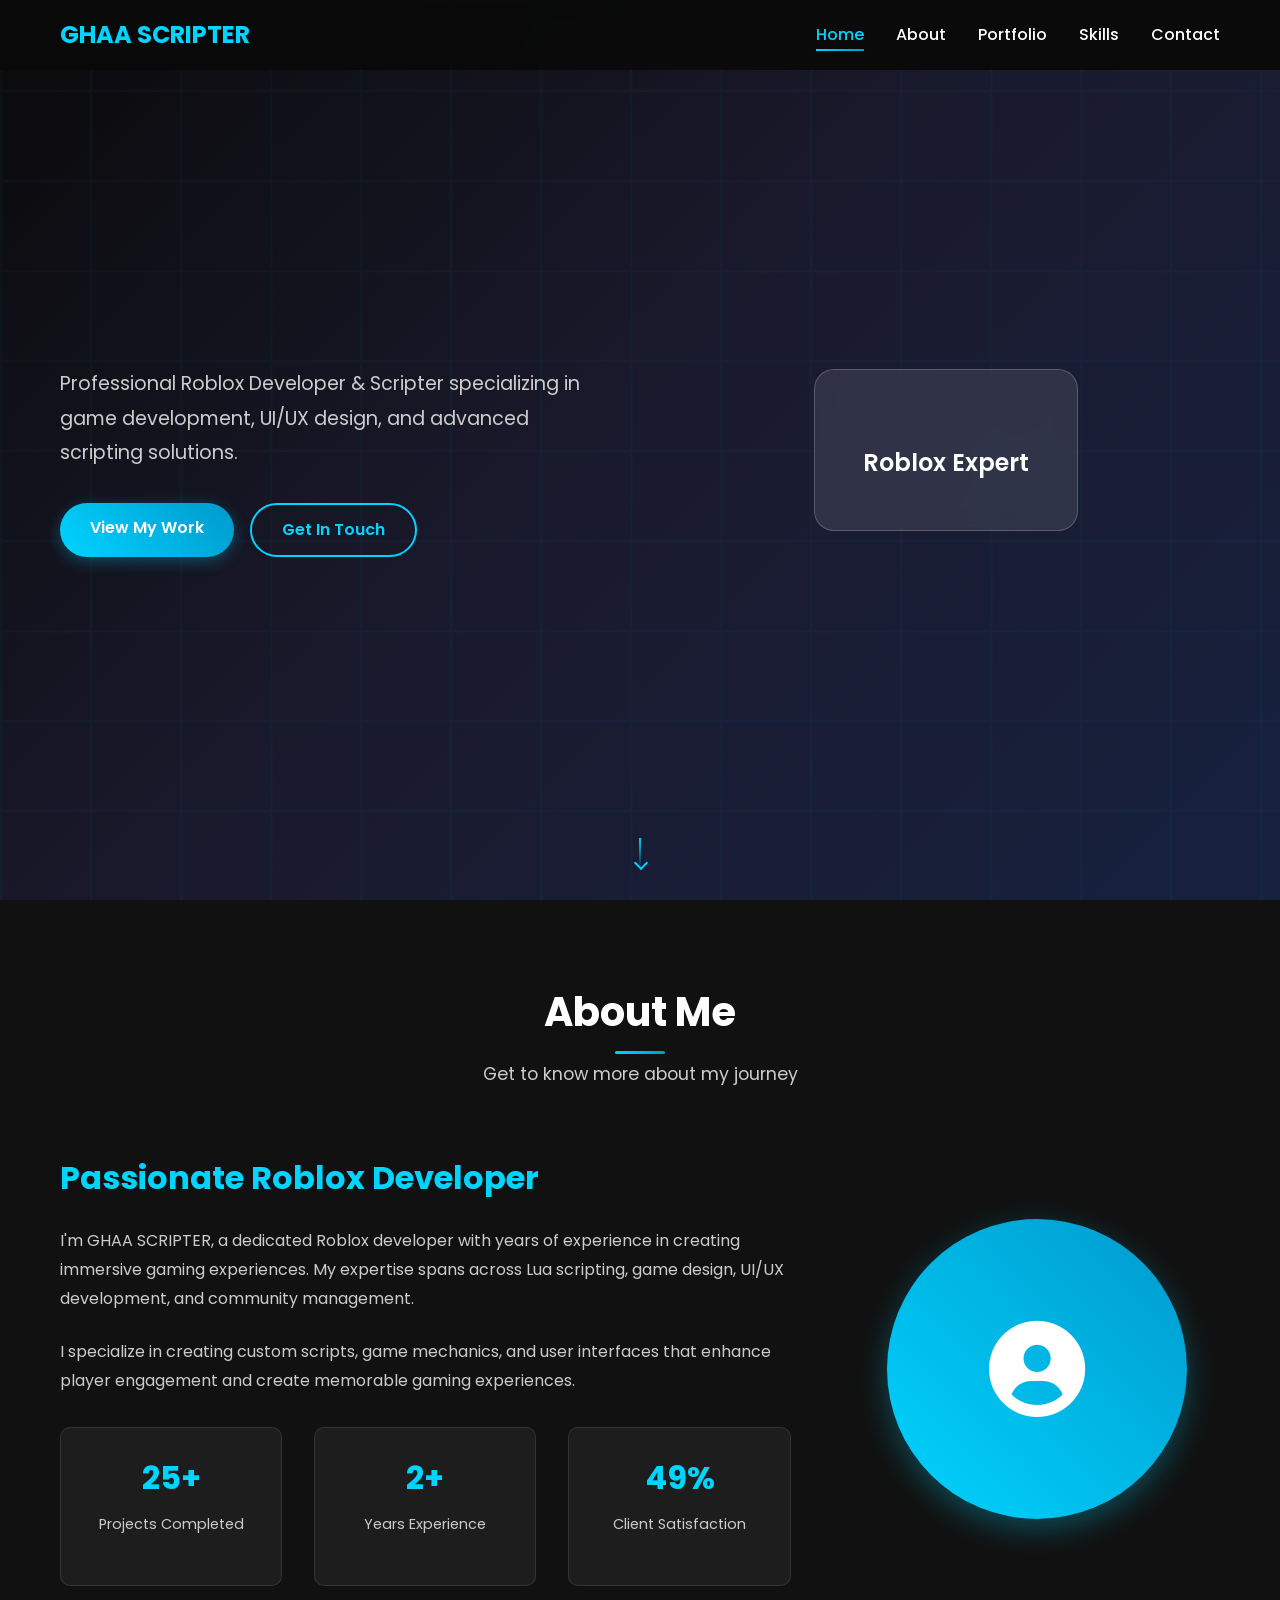
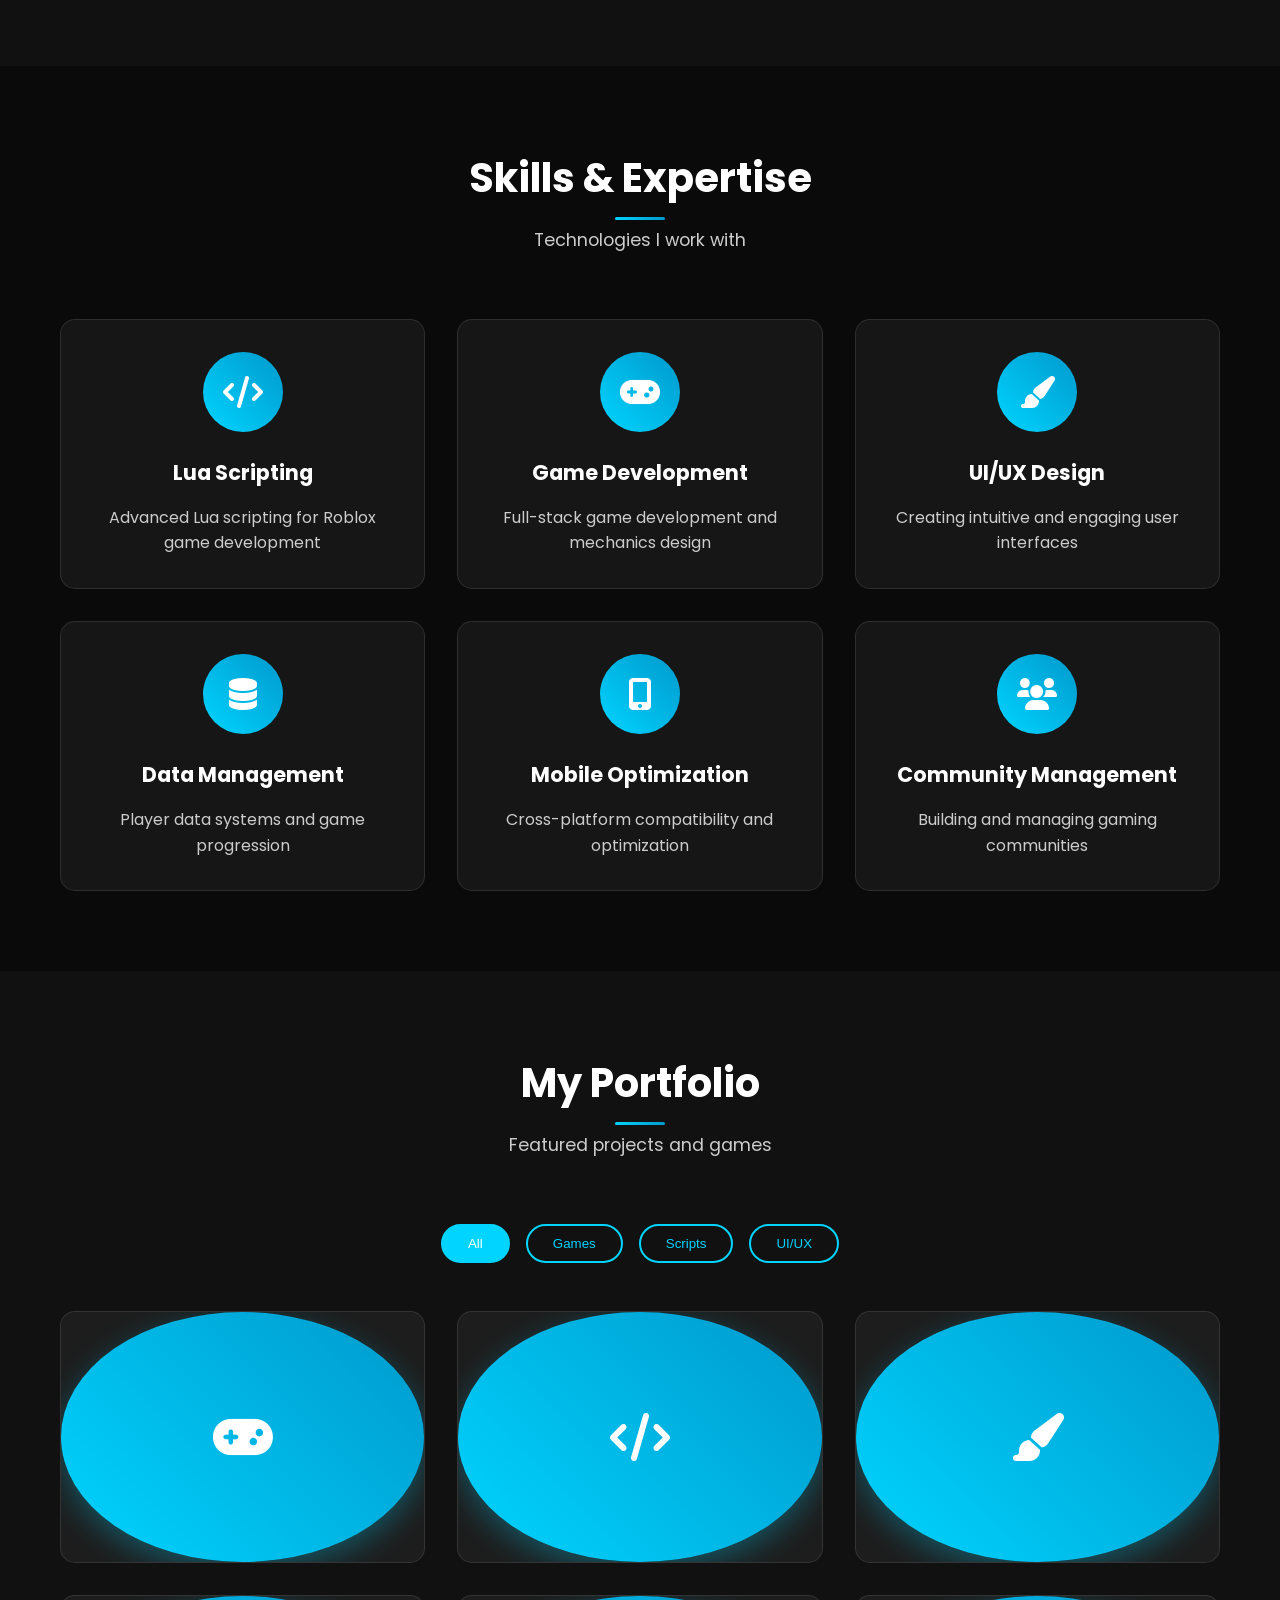
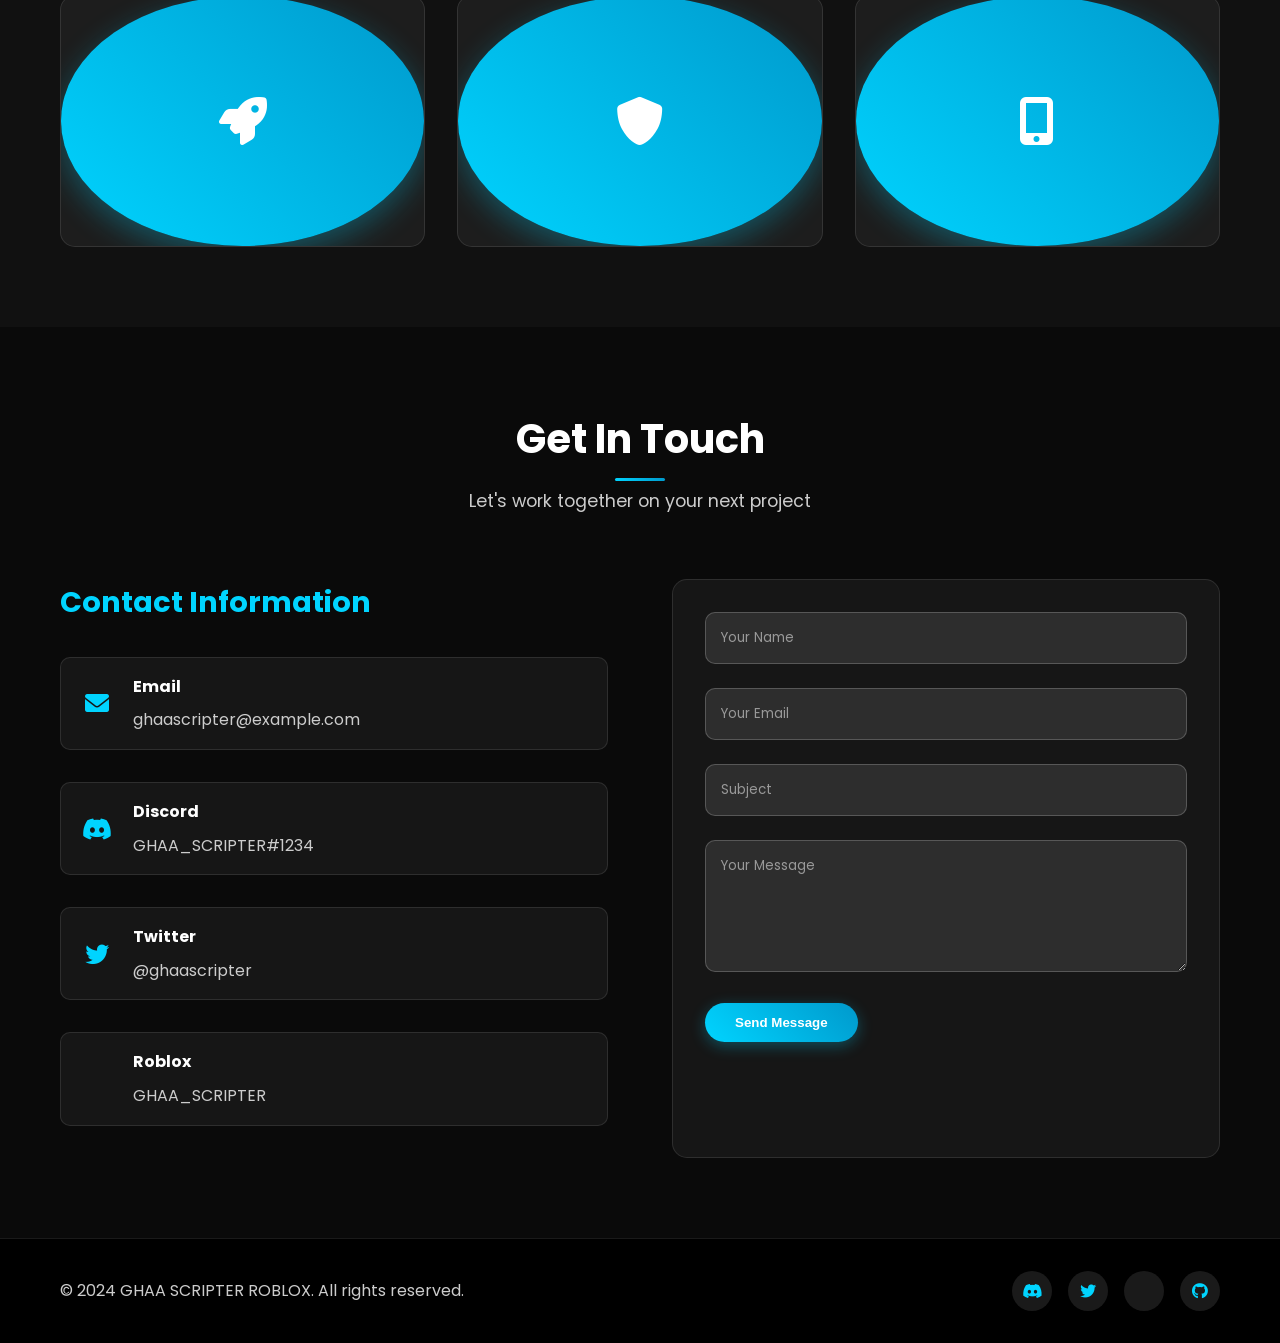
==== index.html @ 5fda8a73 "feat: Add portfolio website with responsive design Co-authored-by: arghaopm <arghaopm@gmail.com>" ====
<!DOCTYPE html>
<html lang="id">
<head>
    <meta charset="UTF-8">
    <meta name="viewport" content="width=device-width, initial-scale=1.0">
    <title>GHAA SCRIPTER ROBLOX - Portfolio</title>
    <link rel="stylesheet" href="style.css">
    <link href="https://cdnjs.cloudflare.com/ajax/libs/font-awesome/6.0.0/css/all.min.css" rel="stylesheet">
    <link href="https://fonts.googleapis.com/css2?family=Poppins:wght@300;400;500;600;700&display=swap" rel="stylesheet">
</head>
<body>
    <!-- Navigation -->
    <nav class="navbar">
        <div class="nav-container">
            <div class="nav-logo">
                <h2>GHAA SCRIPTER</h2>
            </div>
            <ul class="nav-menu">
                <li class="nav-item">
                    <a href="#home" class="nav-link">Home</a>
                </li>
                <li class="nav-item">
                    <a href="#about" class="nav-link">About</a>
                </li>
                <li class="nav-item">
                    <a href="#portfolio" class="nav-link">Portfolio</a>
                </li>
                <li class="nav-item">
                    <a href="#skills" class="nav-link">Skills</a>
                </li>
                <li class="nav-item">
                    <a href="#contact" class="nav-link">Contact</a>
                </li>
            </ul>
            <div class="hamburger">
                <span class="bar"></span>
                <span class="bar"></span>
                <span class="bar"></span>
            </div>
        </div>
    </nav>

    <!-- Hero Section -->
    <section id="home" class="hero">
        <div class="hero-container">
            <div class="hero-content">
                <h1 class="hero-title">
                    <span class="gradient-text">GHAA SCRIPTER</span>
                    <br>ROBLOX DEVELOPER
                </h1>
                <p class="hero-description">
                    Professional Roblox Developer & Scripter specializing in game development, 
                    UI/UX design, and advanced scripting solutions.
                </p>
                <div class="hero-buttons">
                    <a href="#portfolio" class="btn btn-primary">View My Work</a>
                    <a href="#contact" class="btn btn-secondary">Get In Touch</a>
                </div>
            </div>
            <div class="hero-image">
                <div class="floating-card">
                    <i class="fab fa-roblox"></i>
                    <h3>Roblox Expert</h3>
                </div>
            </div>
        </div>
        <div class="scroll-indicator">
            <div class="scroll-arrow"></div>
        </div>
    </section>

    <!-- About Section -->
    <section id="about" class="about">
        <div class="container">
            <div class="section-header">
                <h2 class="section-title">About Me</h2>
                <p class="section-subtitle">Get to know more about my journey</p>
            </div>
            <div class="about-content">
                <div class="about-text">
                    <h3>Passionate Roblox Developer</h3>
                    <p>
                        I'm GHAA SCRIPTER, a dedicated Roblox developer with years of experience 
                        in creating immersive gaming experiences. My expertise spans across Lua scripting, 
                        game design, UI/UX development, and community management.
                    </p>
                    <p>
                        I specialize in creating custom scripts, game mechanics, and user interfaces 
                        that enhance player engagement and create memorable gaming experiences.
                    </p>
                    <div class="stats">
                        <div class="stat">
                            <h4>50+</h4>
                            <p>Projects Completed</p>
                        </div>
                        <div class="stat">
                            <h4>3+</h4>
                            <p>Years Experience</p>
                        </div>
                        <div class="stat">
                            <h4>100%</h4>
                            <p>Client Satisfaction</p>
                        </div>
                    </div>
                </div>
                <div class="about-image">
                    <div class="image-placeholder">
                        <i class="fas fa-user-circle"></i>
                    </div>
                </div>
            </div>
        </div>
    </section>

    <!-- Skills Section -->
    <section id="skills" class="skills">
        <div class="container">
            <div class="section-header">
                <h2 class="section-title">Skills & Expertise</h2>
                <p class="section-subtitle">Technologies I work with</p>
            </div>
            <div class="skills-grid">
                <div class="skill-card">
                    <div class="skill-icon">
                        <i class="fas fa-code"></i>
                    </div>
                    <h3>Lua Scripting</h3>
                    <p>Advanced Lua scripting for Roblox game development</p>
                </div>
                <div class="skill-card">
                    <div class="skill-icon">
                        <i class="fas fa-gamepad"></i>
                    </div>
                    <h3>Game Development</h3>
                    <p>Full-stack game development and mechanics design</p>
                </div>
                <div class="skill-card">
                    <div class="skill-icon">
                        <i class="fas fa-paint-brush"></i>
                    </div>
                    <h3>UI/UX Design</h3>
                    <p>Creating intuitive and engaging user interfaces</p>
                </div>
                <div class="skill-card">
                    <div class="skill-icon">
                        <i class="fas fa-database"></i>
                    </div>
                    <h3>Data Management</h3>
                    <p>Player data systems and game progression</p>
                </div>
                <div class="skill-card">
                    <div class="skill-icon">
                        <i class="fas fa-mobile-alt"></i>
                    </div>
                    <h3>Mobile Optimization</h3>
                    <p>Cross-platform compatibility and optimization</p>
                </div>
                <div class="skill-card">
                    <div class="skill-icon">
                        <i class="fas fa-users"></i>
                    </div>
                    <h3>Community Management</h3>
                    <p>Building and managing gaming communities</p>
                </div>
            </div>
        </div>
    </section>

    <!-- Portfolio Section -->
    <section id="portfolio" class="portfolio">
        <div class="container">
            <div class="section-header">
                <h2 class="section-title">My Portfolio</h2>
                <p class="section-subtitle">Featured projects and games</p>
            </div>
            <div class="portfolio-filter">
                <button class="filter-btn active" data-filter="all">All</button>
                <button class="filter-btn" data-filter="games">Games</button>
                <button class="filter-btn" data-filter="scripts">Scripts</button>
                <button class="filter-btn" data-filter="ui">UI/UX</button>
            </div>
            <div class="portfolio-grid">
                <div class="portfolio-item" data-category="games">
                    <div class="portfolio-image">
                        <div class="image-placeholder">
                            <i class="fas fa-gamepad"></i>
                        </div>
                        <div class="portfolio-overlay">
                            <h3>Adventure RPG Game</h3>
                            <p>Complete RPG system with quests, inventory, and combat</p>
                            <div class="portfolio-links">
                                <a href="#" class="portfolio-link"><i class="fas fa-external-link-alt"></i></a>
                                <a href="#" class="portfolio-link"><i class="fab fa-github"></i></a>
                            </div>
                        </div>
                    </div>
                </div>
                <div class="portfolio-item" data-category="scripts">
                    <div class="portfolio-image">
                        <div class="image-placeholder">
                            <i class="fas fa-code"></i>
                        </div>
                        <div class="portfolio-overlay">
                            <h3>Advanced Combat System</h3>
                            <p>Custom combat mechanics with special abilities</p>
                            <div class="portfolio-links">
                                <a href="#" class="portfolio-link"><i class="fas fa-external-link-alt"></i></a>
                                <a href="#" class="portfolio-link"><i class="fab fa-github"></i></a>
                            </div>
                        </div>
                    </div>
                </div>
                <div class="portfolio-item" data-category="ui">
                    <div class="portfolio-image">
                        <div class="image-placeholder">
                            <i class="fas fa-paint-brush"></i>
                        </div>
                        <div class="portfolio-overlay">
                            <h3>Modern UI Framework</h3>
                            <p>Responsive UI components and design system</p>
                            <div class="portfolio-links">
                                <a href="#" class="portfolio-link"><i class="fas fa-external-link-alt"></i></a>
                                <a href="#" class="portfolio-link"><i class="fab fa-github"></i></a>
                            </div>
                        </div>
                    </div>
                </div>
                <div class="portfolio-item" data-category="games">
                    <div class="portfolio-image">
                        <div class="image-placeholder">
                            <i class="fas fa-rocket"></i>
                        </div>
                        <div class="portfolio-overlay">
                            <h3>Space Exploration Game</h3>
                            <p>Open-world space adventure with trading system</p>
                            <div class="portfolio-links">
                                <a href="#" class="portfolio-link"><i class="fas fa-external-link-alt"></i></a>
                                <a href="#" class="portfolio-link"><i class="fab fa-github"></i></a>
                            </div>
                        </div>
                    </div>
                </div>
                <div class="portfolio-item" data-category="scripts">
                    <div class="portfolio-image">
                        <div class="image-placeholder">
                            <i class="fas fa-shield-alt"></i>
                        </div>
                        <div class="portfolio-overlay">
                            <h3>Anti-Cheat System</h3>
                            <p>Advanced security and anti-exploit measures</p>
                            <div class="portfolio-links">
                                <a href="#" class="portfolio-link"><i class="fas fa-external-link-alt"></i></a>
                                <a href="#" class="portfolio-link"><i class="fab fa-github"></i></a>
                            </div>
                        </div>
                    </div>
                </div>
                <div class="portfolio-item" data-category="ui">
                    <div class="portfolio-image">
                        <div class="image-placeholder">
                            <i class="fas fa-mobile-alt"></i>
                        </div>
                        <div class="portfolio-overlay">
                            <h3>Mobile UI Kit</h3>
                            <p>Touch-friendly interface components</p>
                            <div class="portfolio-links">
                                <a href="#" class="portfolio-link"><i class="fas fa-external-link-alt"></i></a>
                                <a href="#" class="portfolio-link"><i class="fab fa-github"></i></a>
                            </div>
                        </div>
                    </div>
                </div>
            </div>
        </div>
    </section>

    <!-- Contact Section -->
    <section id="contact" class="contact">
        <div class="container">
            <div class="section-header">
                <h2 class="section-title">Get In Touch</h2>
                <p class="section-subtitle">Let's work together on your next project</p>
            </div>
            <div class="contact-content">
                <div class="contact-info">
                    <h3>Contact Information</h3>
                    <div class="contact-item">
                        <i class="fas fa-envelope"></i>
                        <div>
                            <h4>Email</h4>
                            <p>ghaascripter@example.com</p>
                        </div>
                    </div>
                    <div class="contact-item">
                        <i class="fab fa-discord"></i>
                        <div>
                            <h4>Discord</h4>
                            <p>GHAA_SCRIPTER#1234</p>
                        </div>
                    </div>
                    <div class="contact-item">
                        <i class="fab fa-twitter"></i>
                        <div>
                            <h4>Twitter</h4>
                            <p>@ghaascripter</p>
                        </div>
                    </div>
                    <div class="contact-item">
                        <i class="fab fa-roblox"></i>
                        <div>
                            <h4>Roblox</h4>
                            <p>GHAA_SCRIPTER</p>
                        </div>
                    </div>
                </div>
                <form class="contact-form">
                    <div class="form-group">
                        <input type="text" id="name" name="name" placeholder="Your Name" required>
                    </div>
                    <div class="form-group">
                        <input type="email" id="email" name="email" placeholder="Your Email" required>
                    </div>
                    <div class="form-group">
                        <input type="text" id="subject" name="subject" placeholder="Subject" required>
                    </div>
                    <div class="form-group">
                        <textarea id="message" name="message" placeholder="Your Message" rows="5" required></textarea>
                    </div>
                    <button type="submit" class="btn btn-primary">Send Message</button>
                </form>
            </div>
        </div>
    </section>

    <!-- Footer -->
    <footer class="footer">
        <div class="container">
            <div class="footer-content">
                <div class="footer-text">
                    <p>&copy; 2024 GHAA SCRIPTER ROBLOX. All rights reserved.</p>
                </div>
                <div class="footer-social">
                    <a href="#" class="social-link"><i class="fab fa-discord"></i></a>
                    <a href="#" class="social-link"><i class="fab fa-twitter"></i></a>
                    <a href="#" class="social-link"><i class="fab fa-roblox"></i></a>
                    <a href="#" class="social-link"><i class="fab fa-github"></i></a>
                </div>
            </div>
        </div>
    </footer>

    <script src="script.js"></script>
</body>
</html>
---- style.css ----
/* Reset and Base Styles */
* {
    margin: 0;
    padding: 0;
    box-sizing: border-box;
}

html {
    scroll-behavior: smooth;
}

body {
    font-family: 'Poppins', sans-serif;
    line-height: 1.6;
    color: #333;
    background-color: #0a0a0a;
    overflow-x: hidden;
}

.container {
    max-width: 1200px;
    margin: 0 auto;
    padding: 0 20px;
}

/* Navigation */
.navbar {
    position: fixed;
    top: 0;
    width: 100%;
    background: rgba(10, 10, 10, 0.95);
    backdrop-filter: blur(10px);
    z-index: 1000;
    padding: 1rem 0;
    transition: all 0.3s ease;
}

.nav-container {
    max-width: 1200px;
    margin: 0 auto;
    padding: 0 20px;
    display: flex;
    justify-content: space-between;
    align-items: center;
}

.nav-logo h2 {
    color: #00d4ff;
    font-weight: 700;
    font-size: 1.5rem;
}

.nav-menu {
    display: flex;
    list-style: none;
    gap: 2rem;
}

.nav-link {
    color: #fff;
    text-decoration: none;
    font-weight: 500;
    transition: color 0.3s ease;
    position: relative;
}

.nav-link:hover {
    color: #00d4ff;
}

.nav-link::after {
    content: '';
    position: absolute;
    bottom: -5px;
    left: 0;
    width: 0;
    height: 2px;
    background: linear-gradient(45deg, #00d4ff, #0099cc);
    transition: width 0.3s ease;
}

.nav-link:hover::after {
    width: 100%;
}

.hamburger {
    display: none;
    flex-direction: column;
    cursor: pointer;
}

.bar {
    width: 25px;
    height: 3px;
    background: #fff;
    margin: 3px 0;
    transition: 0.3s;
}

/* Hero Section */
.hero {
    min-height: 100vh;
    display: flex;
    align-items: center;
    background: linear-gradient(135deg, #0a0a0a 0%, #1a1a2e 50%, #16213e 100%);
    position: relative;
    overflow: hidden;
}

.hero::before {
    content: '';
    position: absolute;
    top: 0;
    left: 0;
    right: 0;
    bottom: 0;
    background: url('data:image/svg+xml,<svg xmlns="http://www.w3.org/2000/svg" viewBox="0 0 100 100"><defs><pattern id="grid" width="10" height="10" patternUnits="userSpaceOnUse"><path d="M 10 0 L 0 0 0 10" fill="none" stroke="%2300d4ff" stroke-width="0.5" opacity="0.1"/></pattern></defs><rect width="100" height="100" fill="url(%23grid)"/></svg>');
    opacity: 0.3;
}

.hero-container {
    max-width: 1200px;
    margin: 0 auto;
    padding: 0 20px;
    display: grid;
    grid-template-columns: 1fr 1fr;
    gap: 4rem;
    align-items: center;
    position: relative;
    z-index: 2;
}

.hero-title {
    font-size: 3.5rem;
    font-weight: 700;
    line-height: 1.2;
    margin-bottom: 1.5rem;
    color: #fff;
}

.gradient-text {
    background: linear-gradient(45deg, #00d4ff, #0099cc, #ff6b6b);
    -webkit-background-clip: text;
    -webkit-text-fill-color: transparent;
    background-clip: text;
    animation: gradientShift 3s ease-in-out infinite;
}

@keyframes gradientShift {
    0%, 100% { background-position: 0% 50%; }
    50% { background-position: 100% 50%; }
}

.hero-description {
    font-size: 1.2rem;
    color: #ccc;
    margin-bottom: 2rem;
    line-height: 1.8;
}

.hero-buttons {
    display: flex;
    gap: 1rem;
}

.btn {
    padding: 12px 30px;
    border: none;
    border-radius: 50px;
    font-weight: 600;
    text-decoration: none;
    transition: all 0.3s ease;
    cursor: pointer;
    display: inline-block;
    text-align: center;
}

.btn-primary {
    background: linear-gradient(45deg, #00d4ff, #0099cc);
    color: #fff;
    box-shadow: 0 4px 15px rgba(0, 212, 255, 0.3);
}

.btn-primary:hover {
    transform: translateY(-2px);
    box-shadow: 0 6px 20px rgba(0, 212, 255, 0.4);
}

.btn-secondary {
    background: transparent;
    color: #00d4ff;
    border: 2px solid #00d4ff;
}

.btn-secondary:hover {
    background: #00d4ff;
    color: #fff;
    transform: translateY(-2px);
}

.hero-image {
    display: flex;
    justify-content: center;
    align-items: center;
}

.floating-card {
    background: rgba(255, 255, 255, 0.1);
    backdrop-filter: blur(10px);
    border: 1px solid rgba(255, 255, 255, 0.2);
    border-radius: 20px;
    padding: 3rem;
    text-align: center;
    animation: float 6s ease-in-out infinite;
}

@keyframes float {
    0%, 100% { transform: translateY(0px); }
    50% { transform: translateY(-20px); }
}

.floating-card i {
    font-size: 4rem;
    color: #00d4ff;
    margin-bottom: 1rem;
}

.floating-card h3 {
    color: #fff;
    font-size: 1.5rem;
    font-weight: 600;
}

.scroll-indicator {
    position: absolute;
    bottom: 2rem;
    left: 50%;
    transform: translateX(-50%);
    animation: bounce 2s infinite;
}

.scroll-arrow {
    width: 2px;
    height: 30px;
    background: linear-gradient(to bottom, #00d4ff, transparent);
    position: relative;
}

.scroll-arrow::after {
    content: '';
    position: absolute;
    bottom: 0;
    left: -3px;
    width: 8px;
    height: 8px;
    border-right: 2px solid #00d4ff;
    border-bottom: 2px solid #00d4ff;
    transform: rotate(45deg);
}

@keyframes bounce {
    0%, 20%, 50%, 80%, 100% { transform: translateX(-50%) translateY(0); }
    40% { transform: translateX(-50%) translateY(-10px); }
    60% { transform: translateX(-50%) translateY(-5px); }
}

/* Section Styles */
section {
    padding: 5rem 0;
}

.section-header {
    text-align: center;
    margin-bottom: 4rem;
}

.section-title {
    font-size: 2.5rem;
    font-weight: 700;
    color: #fff;
    margin-bottom: 1rem;
    position: relative;
}

.section-title::after {
    content: '';
    position: absolute;
    bottom: -10px;
    left: 50%;
    transform: translateX(-50%);
    width: 50px;
    height: 3px;
    background: linear-gradient(45deg, #00d4ff, #0099cc);
    border-radius: 2px;
}

.section-subtitle {
    font-size: 1.1rem;
    color: #ccc;
}

/* About Section */
.about {
    background: #111;
}

.about-content {
    display: grid;
    grid-template-columns: 2fr 1fr;
    gap: 4rem;
    align-items: center;
}

.about-text h3 {
    font-size: 2rem;
    color: #00d4ff;
    margin-bottom: 1.5rem;
}

.about-text p {
    color: #ccc;
    margin-bottom: 1.5rem;
    line-height: 1.8;
}

.stats {
    display: grid;
    grid-template-columns: repeat(3, 1fr);
    gap: 2rem;
    margin-top: 2rem;
}

.stat {
    text-align: center;
    padding: 1.5rem;
    background: rgba(255, 255, 255, 0.05);
    border-radius: 10px;
    border: 1px solid rgba(255, 255, 255, 0.1);
}

.stat h4 {
    font-size: 2rem;
    color: #00d4ff;
    font-weight: 700;
    margin-bottom: 0.5rem;
}

.stat p {
    color: #ccc;
    font-size: 0.9rem;
}

.about-image {
    display: flex;
    justify-content: center;
}

.image-placeholder {
    width: 300px;
    height: 300px;
    background: linear-gradient(45deg, #00d4ff, #0099cc);
    border-radius: 50%;
    display: flex;
    align-items: center;
    justify-content: center;
    font-size: 6rem;
    color: #fff;
    box-shadow: 0 10px 30px rgba(0, 212, 255, 0.3);
}

/* Skills Section */
.skills {
    background: #0a0a0a;
}

.skills-grid {
    display: grid;
    grid-template-columns: repeat(auto-fit, minmax(300px, 1fr));
    gap: 2rem;
}

.skill-card {
    background: rgba(255, 255, 255, 0.05);
    border: 1px solid rgba(255, 255, 255, 0.1);
    border-radius: 15px;
    padding: 2rem;
    text-align: center;
    transition: all 0.3s ease;
    position: relative;
    overflow: hidden;
}

.skill-card::before {
    content: '';
    position: absolute;
    top: 0;
    left: -100%;
    width: 100%;
    height: 100%;
    background: linear-gradient(90deg, transparent, rgba(0, 212, 255, 0.1), transparent);
    transition: left 0.5s ease;
}

.skill-card:hover::before {
    left: 100%;
}

.skill-card:hover {
    transform: translateY(-10px);
    border-color: #00d4ff;
    box-shadow: 0 10px 30px rgba(0, 212, 255, 0.2);
}

.skill-icon {
    width: 80px;
    height: 80px;
    background: linear-gradient(45deg, #00d4ff, #0099cc);
    border-radius: 50%;
    display: flex;
    align-items: center;
    justify-content: center;
    margin: 0 auto 1.5rem;
    font-size: 2rem;
    color: #fff;
}

.skill-card h3 {
    color: #fff;
    font-size: 1.3rem;
    margin-bottom: 1rem;
}

.skill-card p {
    color: #ccc;
    line-height: 1.6;
}

/* Portfolio Section */
.portfolio {
    background: #111;
}

.portfolio-filter {
    display: flex;
    justify-content: center;
    gap: 1rem;
    margin-bottom: 3rem;
    flex-wrap: wrap;
}

.filter-btn {
    padding: 10px 25px;
    background: transparent;
    border: 2px solid #00d4ff;
    color: #00d4ff;
    border-radius: 25px;
    cursor: pointer;
    transition: all 0.3s ease;
    font-weight: 500;
}

.filter-btn.active,
.filter-btn:hover {
    background: #00d4ff;
    color: #fff;
}

.portfolio-grid {
    display: grid;
    grid-template-columns: repeat(auto-fit, minmax(350px, 1fr));
    gap: 2rem;
}

.portfolio-item {
    background: rgba(255, 255, 255, 0.05);
    border-radius: 15px;
    overflow: hidden;
    transition: all 0.3s ease;
    border: 1px solid rgba(255, 255, 255, 0.1);
}

.portfolio-item:hover {
    transform: translateY(-10px);
    box-shadow: 0 15px 40px rgba(0, 212, 255, 0.2);
}

.portfolio-image {
    position: relative;
    height: 250px;
    overflow: hidden;
}

.portfolio-image .image-placeholder {
    width: 100%;
    height: 100%;
    background: linear-gradient(45deg, #00d4ff, #0099cc);
    display: flex;
    align-items: center;
    justify-content: center;
    font-size: 3rem;
    color: #fff;
}

.portfolio-overlay {
    position: absolute;
    top: 0;
    left: 0;
    right: 0;
    bottom: 0;
    background: rgba(0, 0, 0, 0.8);
    display: flex;
    flex-direction: column;
    justify-content: center;
    align-items: center;
    opacity: 0;
    transition: opacity 0.3s ease;
    padding: 2rem;
    text-align: center;
}

.portfolio-item:hover .portfolio-overlay {
    opacity: 1;
}

.portfolio-overlay h3 {
    color: #fff;
    font-size: 1.5rem;
    margin-bottom: 1rem;
}

.portfolio-overlay p {
    color: #ccc;
    margin-bottom: 1.5rem;
    line-height: 1.6;
}

.portfolio-links {
    display: flex;
    gap: 1rem;
}

.portfolio-link {
    width: 40px;
    height: 40px;
    background: #00d4ff;
    border-radius: 50%;
    display: flex;
    align-items: center;
    justify-content: center;
    color: #fff;
    text-decoration: none;
    transition: all 0.3s ease;
}

.portfolio-link:hover {
    background: #0099cc;
    transform: scale(1.1);
}

/* Contact Section */
.contact {
    background: #0a0a0a;
}

.contact-content {
    display: grid;
    grid-template-columns: 1fr 1fr;
    gap: 4rem;
}

.contact-info h3 {
    color: #00d4ff;
    font-size: 1.8rem;
    margin-bottom: 2rem;
}

.contact-item {
    display: flex;
    align-items: center;
    gap: 1rem;
    margin-bottom: 2rem;
    padding: 1rem;
    background: rgba(255, 255, 255, 0.05);
    border-radius: 10px;
    border: 1px solid rgba(255, 255, 255, 0.1);
}

.contact-item i {
    font-size: 1.5rem;
    color: #00d4ff;
    width: 40px;
    text-align: center;
}

.contact-item h4 {
    color: #fff;
    margin-bottom: 0.5rem;
}

.contact-item p {
    color: #ccc;
}

.contact-form {
    background: rgba(255, 255, 255, 0.05);
    padding: 2rem;
    border-radius: 15px;
    border: 1px solid rgba(255, 255, 255, 0.1);
}

.form-group {
    margin-bottom: 1.5rem;
}

.form-group input,
.form-group textarea {
    width: 100%;
    padding: 15px;
    background: rgba(255, 255, 255, 0.1);
    border: 1px solid rgba(255, 255, 255, 0.2);
    border-radius: 10px;
    color: #fff;
    font-family: inherit;
    transition: all 0.3s ease;
}

.form-group input:focus,
.form-group textarea:focus {
    outline: none;
    border-color: #00d4ff;
    box-shadow: 0 0 10px rgba(0, 212, 255, 0.3);
}

.form-group input::placeholder,
.form-group textarea::placeholder {
    color: #999;
}

.form-group textarea {
    resize: vertical;
    min-height: 120px;
}

/* Footer */
.footer {
    background: #000;
    padding: 2rem 0;
    border-top: 1px solid rgba(255, 255, 255, 0.1);
}

.footer-content {
    display: flex;
    justify-content: space-between;
    align-items: center;
}

.footer-text p {
    color: #ccc;
}

.footer-social {
    display: flex;
    gap: 1rem;
}

.social-link {
    width: 40px;
    height: 40px;
    background: rgba(255, 255, 255, 0.1);
    border-radius: 50%;
    display: flex;
    align-items: center;
    justify-content: center;
    color: #00d4ff;
    text-decoration: none;
    transition: all 0.3s ease;
}

.social-link:hover {
    background: #00d4ff;
    color: #fff;
    transform: translateY(-3px);
}

/* Responsive Design */
@media (max-width: 768px) {
    .hamburger {
        display: flex;
    }

    .nav-menu {
        position: fixed;
        left: -100%;
        top: 70px;
        flex-direction: column;
        background-color: rgba(10, 10, 10, 0.95);
        width: 100%;
        text-align: center;
        transition: 0.3s;
        box-shadow: 0 10px 27px rgba(0, 0, 0, 0.05);
        backdrop-filter: blur(10px);
        padding: 2rem 0;
    }

    .nav-menu.active {
        left: 0;
    }

    .nav-menu li {
        margin: 1rem 0;
    }

    .hamburger.active .bar:nth-child(2) {
        opacity: 0;
    }

    .hamburger.active .bar:nth-child(1) {
        transform: translateY(8px) rotate(45deg);
    }

    .hamburger.active .bar:nth-child(3) {
        transform: translateY(-8px) rotate(-45deg);
    }

    .hero-container {
        grid-template-columns: 1fr;
        text-align: center;
        gap: 2rem;
    }

    .hero-title {
        font-size: 2.5rem;
    }

    .hero-buttons {
        justify-content: center;
        flex-wrap: wrap;
    }

    .about-content {
        grid-template-columns: 1fr;
        gap: 2rem;
    }

    .stats {
        grid-template-columns: 1fr;
        gap: 1rem;
    }

    .skills-grid {
        grid-template-columns: 1fr;
    }

    .portfolio-grid {
        grid-template-columns: 1fr;
    }

    .contact-content {
        grid-template-columns: 1fr;
        gap: 2rem;
    }

    .footer-content {
        flex-direction: column;
        gap: 1rem;
        text-align: center;
    }

    .section-title {
        font-size: 2rem;
    }
}

@media (max-width: 480px) {
    .hero-title {
        font-size: 2rem;
    }

    .hero-description {
        font-size: 1rem;
    }

    .btn {
        padding: 10px 20px;
        font-size: 0.9rem;
    }

    .portfolio-filter {
        gap: 0.5rem;
    }

    .filter-btn {
        padding: 8px 15px;
        font-size: 0.9rem;
    }
}

/* Animation Classes */
.fade-in {
    opacity: 0;
    transform: translateY(30px);
    transition: all 0.6s ease;
}

.fade-in.visible {
    opacity: 1;
    transform: translateY(0);
}

.slide-in-left {
    opacity: 0;
    transform: translateX(-50px);
    transition: all 0.6s ease;
}

.slide-in-left.visible {
    opacity: 1;
    transform: translateX(0);
}

.slide-in-right {
    opacity: 0;
    transform: translateX(50px);
    transition: all 0.6s ease;
}

.slide-in-right.visible {
    opacity: 1;
    transform: translateX(0);
}

/* Loading Animation */
.loading {
    position: fixed;
    top: 0;
    left: 0;
    width: 100%;
    height: 100%;
    background: #0a0a0a;
    display: flex;
    justify-content: center;
    align-items: center;
    z-index: 9999;
    transition: opacity 0.5s ease;
}

.loading.hidden {
    opacity: 0;
    pointer-events: none;
}

.loading-spinner {
    width: 50px;
    height: 50px;
    border: 3px solid rgba(0, 212, 255, 0.3);
    border-top: 3px solid #00d4ff;
    border-radius: 50%;
    animation: spin 1s linear infinite;
}

@keyframes spin {
    0% { transform: rotate(0deg); }
    100% { transform: rotate(360deg); }
}
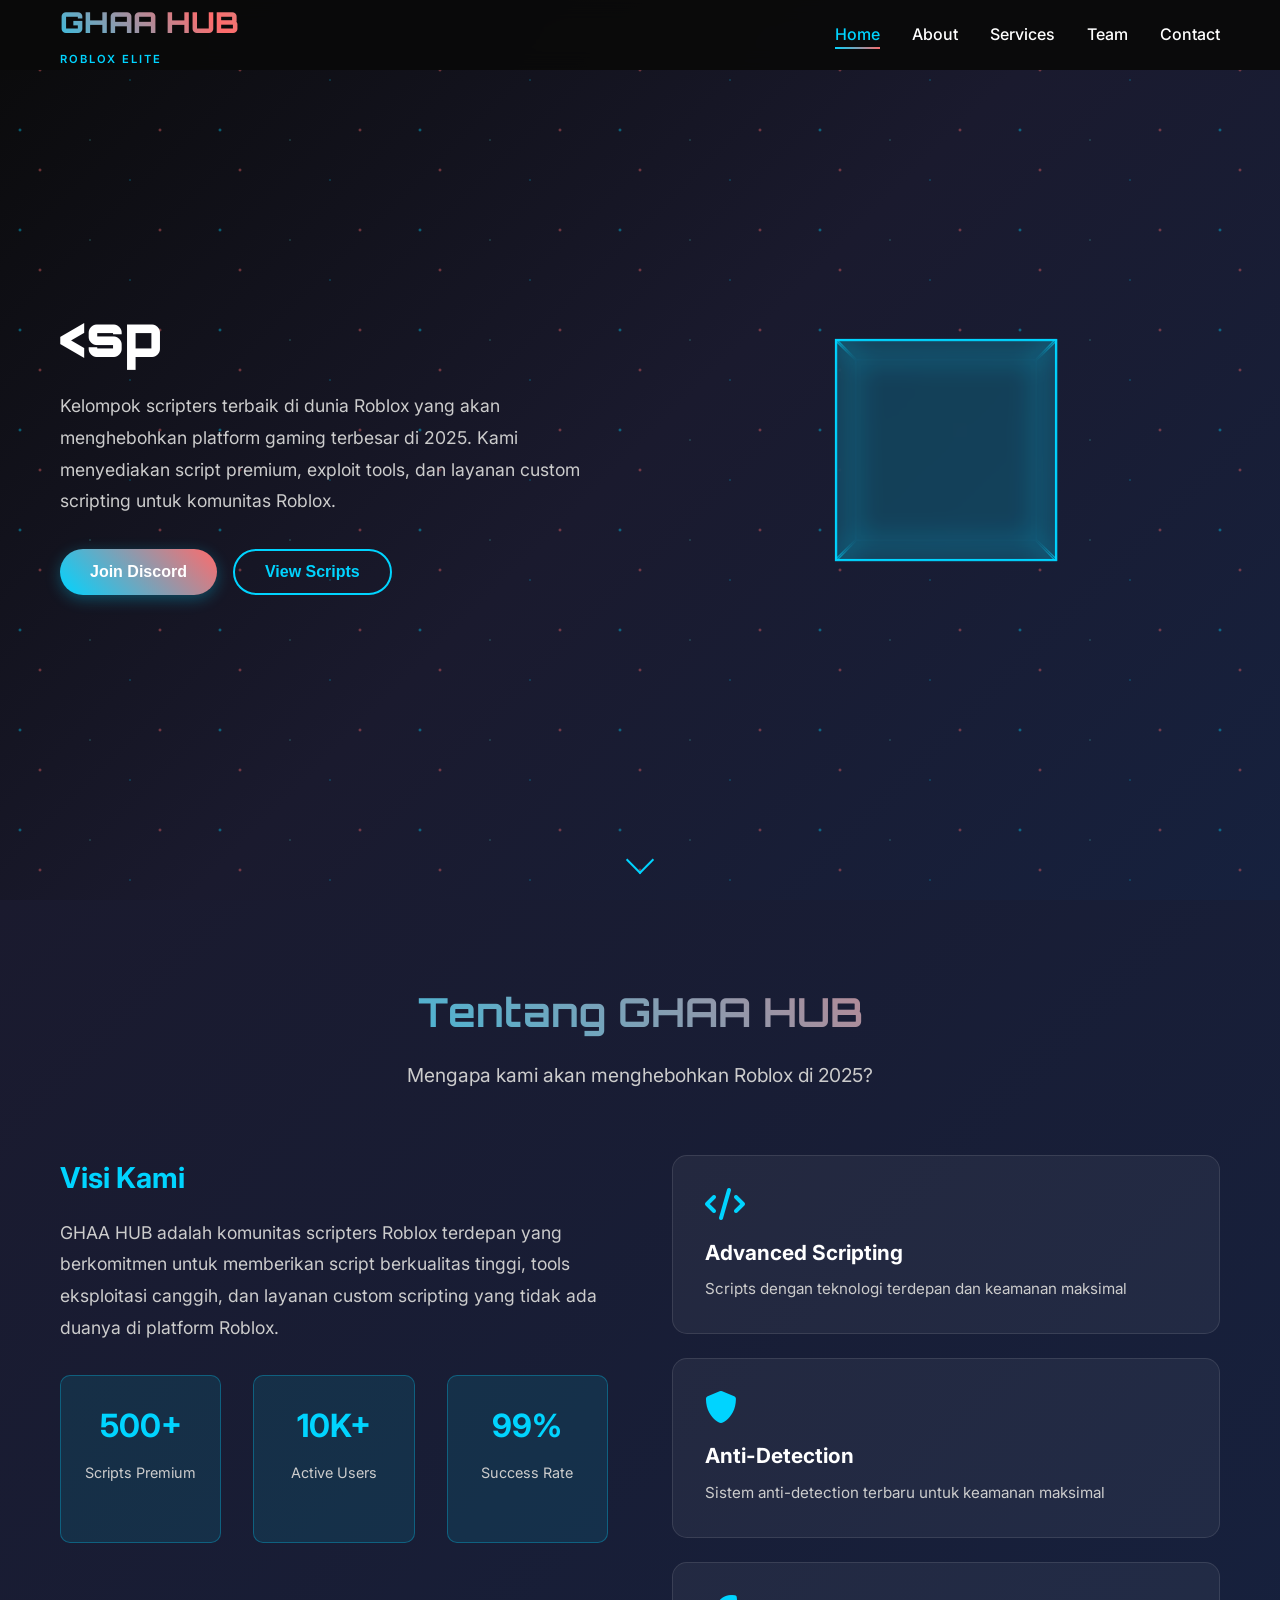
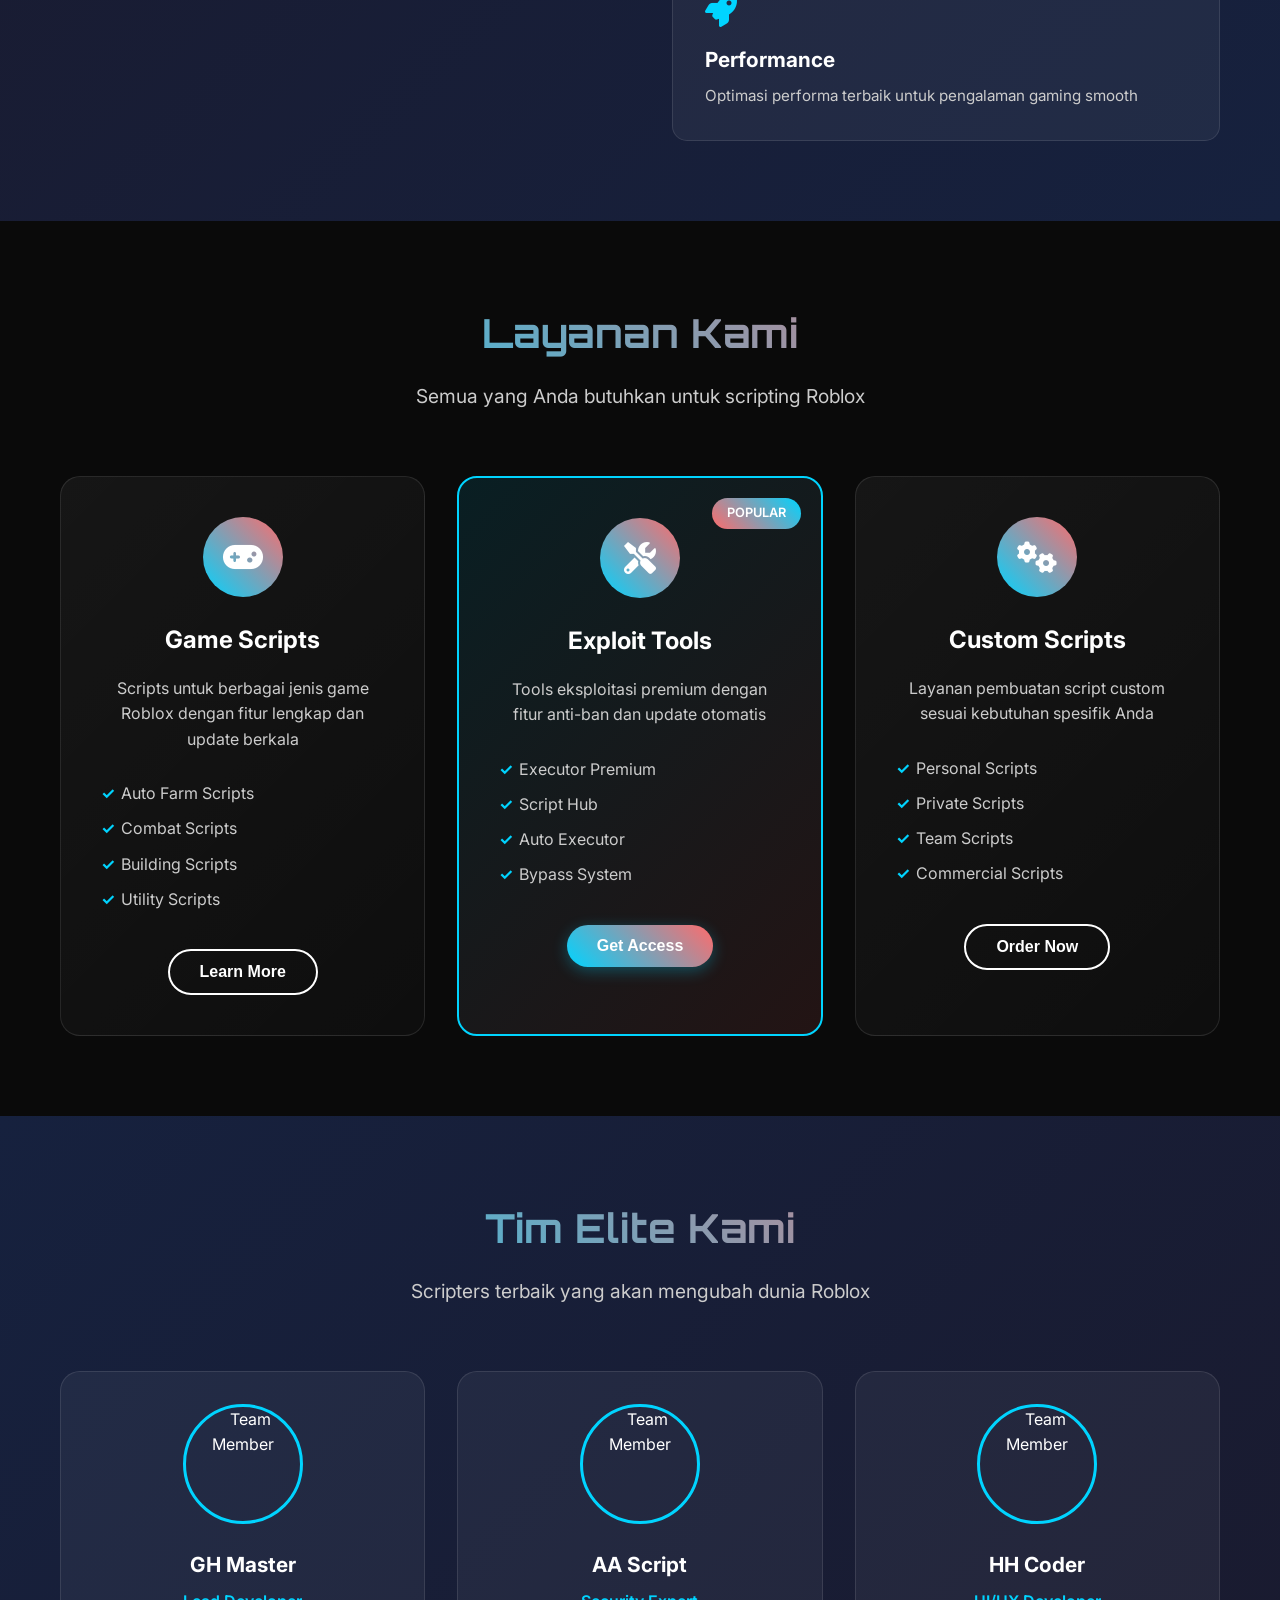
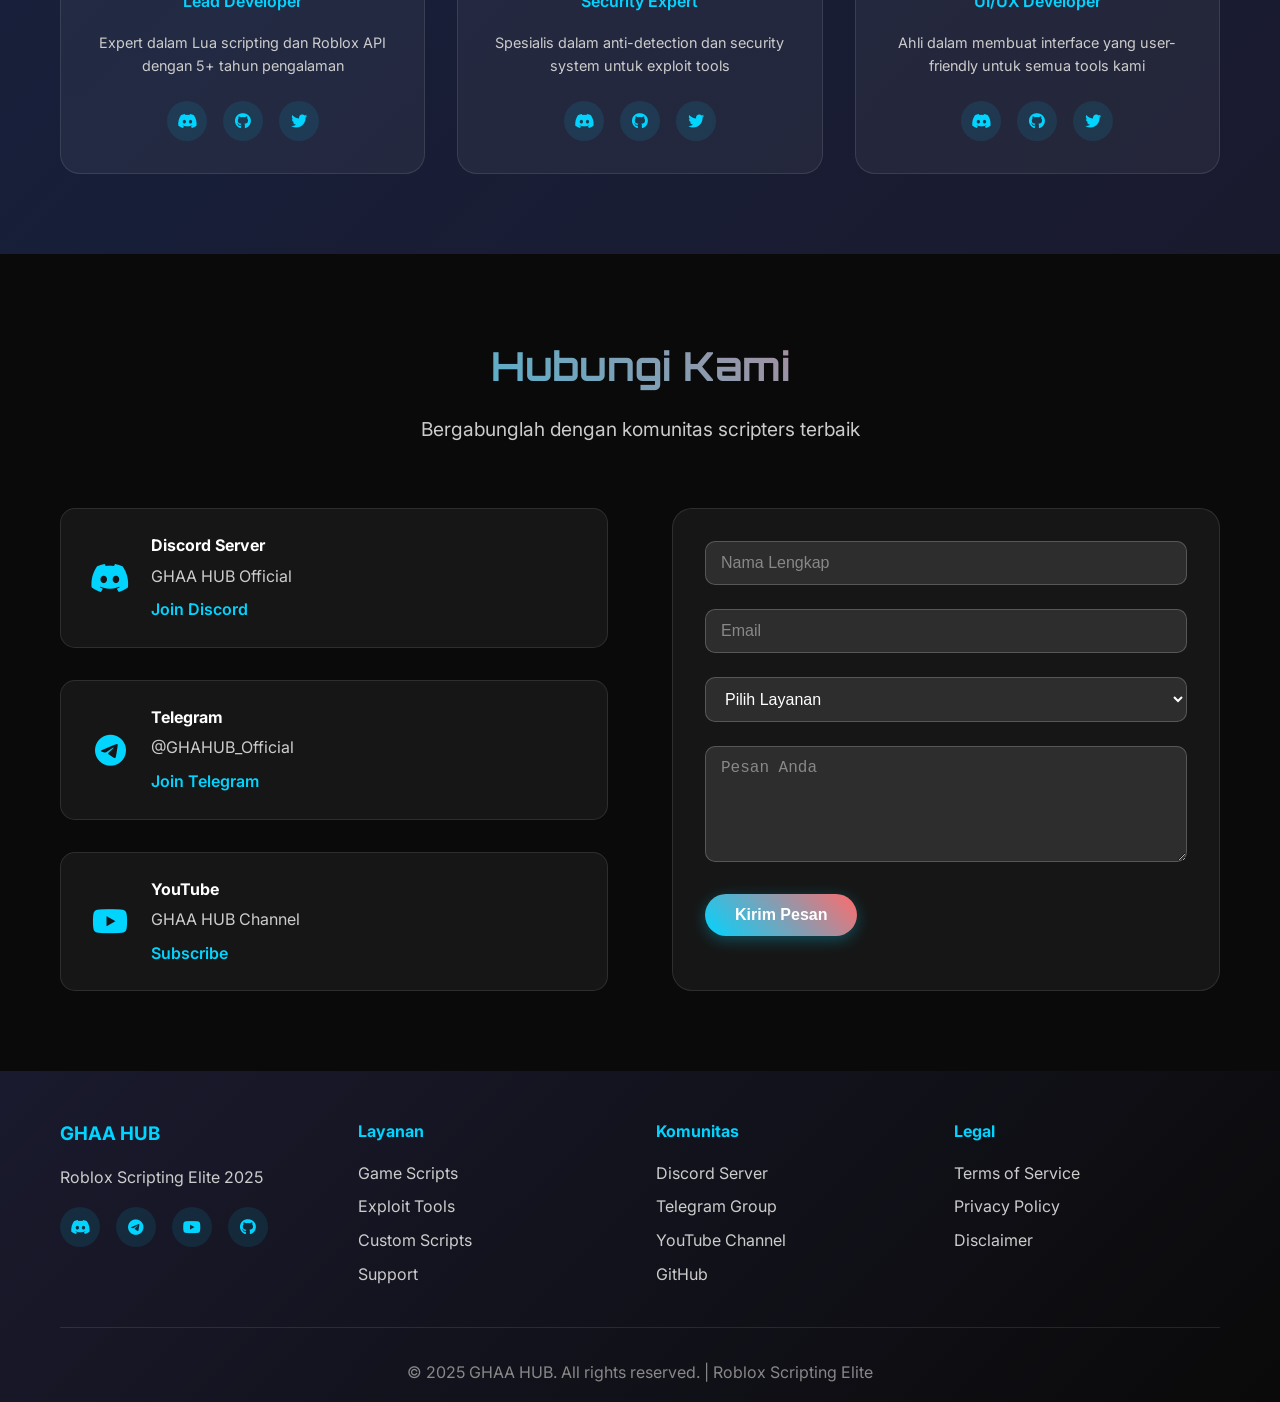
==== commit 896c6769: "feat: Add initial website structure and styling This commit introduces the basic HTML structure and " ====
--- a/index.html
+++ b/index.html
@@ -3,34 +3,25 @@
 <head>
     <meta charset="UTF-8">
     <meta name="viewport" content="width=device-width, initial-scale=1.0">
-    <title>GHAA SCRIPTER ROBLOX - Portfolio</title>
-    <link rel="stylesheet" href="style.css">
-    <link href="https://cdnjs.cloudflare.com/ajax/libs/font-awesome/6.0.0/css/all.min.css" rel="stylesheet">
-    <link href="https://fonts.googleapis.com/css2?family=Poppins:wght@300;400;500;600;700&display=swap" rel="stylesheet">
+    <title>GHAA HUB - Roblox Scripters Elite 2025</title>
+    <link rel="stylesheet" href="styles.css">
+    <link href="https://fonts.googleapis.com/css2?family=Orbitron:wght@400;700;900&family=Inter:wght@300;400;500;600;700&display=swap" rel="stylesheet">
+    <link rel="stylesheet" href="https://cdnjs.cloudflare.com/ajax/libs/font-awesome/6.0.0/css/all.min.css">
 </head>
 <body>
     <!-- Navigation -->
     <nav class="navbar">
         <div class="nav-container">
             <div class="nav-logo">
-                <h2>GHAA SCRIPTER</h2>
+                <h2>GHAA HUB</h2>
+                <span class="nav-subtitle">ROBLOX ELITE</span>
             </div>
             <ul class="nav-menu">
-                <li class="nav-item">
-                    <a href="#home" class="nav-link">Home</a>
-                </li>
-                <li class="nav-item">
-                    <a href="#about" class="nav-link">About</a>
-                </li>
-                <li class="nav-item">
-                    <a href="#portfolio" class="nav-link">Portfolio</a>
-                </li>
-                <li class="nav-item">
-                    <a href="#skills" class="nav-link">Skills</a>
-                </li>
-                <li class="nav-item">
-                    <a href="#contact" class="nav-link">Contact</a>
-                </li>
+                <li><a href="#home" class="nav-link">Home</a></li>
+                <li><a href="#about" class="nav-link">About</a></li>
+                <li><a href="#services" class="nav-link">Services</a></li>
+                <li><a href="#team" class="nav-link">Team</a></li>
+                <li><a href="#contact" class="nav-link">Contact</a></li>
             </ul>
             <div class="hamburger">
                 <span class="bar"></span>
@@ -42,25 +33,33 @@
 
     <!-- Hero Section -->
     <section id="home" class="hero">
-        <div class="hero-container">
-            <div class="hero-content">
+        <div class="hero-background">
+            <div class="hero-particles"></div>
+        </div>
+        <div class="hero-content">
+            <div class="hero-text">
                 <h1 class="hero-title">
-                    <span class="gradient-text">GHAA SCRIPTER</span>
-                    <br>ROBLOX DEVELOPER
+                    <span class="gradient-text">GHAA HUB</span>
+                    <br>
+                    <span class="hero-subtitle">ROBLOX SCRIPTING ELITE</span>
                 </h1>
                 <p class="hero-description">
-                    Professional Roblox Developer & Scripter specializing in game development, 
-                    UI/UX design, and advanced scripting solutions.
+                    Kelompok scripters terbaik di dunia Roblox yang akan menghebohkan platform gaming terbesar di 2025. 
+                    Kami menyediakan script premium, exploit tools, dan layanan custom scripting untuk komunitas Roblox.
                 </p>
                 <div class="hero-buttons">
-                    <a href="#portfolio" class="btn btn-primary">View My Work</a>
-                    <a href="#contact" class="btn btn-secondary">Get In Touch</a>
-                </div>
-            </div>
-            <div class="hero-image">
-                <div class="floating-card">
-                    <i class="fab fa-roblox"></i>
-                    <h3>Roblox Expert</h3>
+                    <button class="btn btn-primary">Join Discord</button>
+                    <button class="btn btn-secondary">View Scripts</button>
+                </div>
+            </div>
+            <div class="hero-visual">
+                <div class="roblox-cube">
+                    <div class="cube-face front"></div>
+                    <div class="cube-face back"></div>
+                    <div class="cube-face right"></div>
+                    <div class="cube-face left"></div>
+                    <div class="cube-face top"></div>
+                    <div class="cube-face bottom"></div>
                 </div>
             </div>
         </div>
@@ -73,201 +72,153 @@
     <section id="about" class="about">
         <div class="container">
             <div class="section-header">
-                <h2 class="section-title">About Me</h2>
-                <p class="section-subtitle">Get to know more about my journey</p>
+                <h2 class="section-title">Tentang GHAA HUB</h2>
+                <p class="section-subtitle">Mengapa kami akan menghebohkan Roblox di 2025?</p>
             </div>
             <div class="about-content">
                 <div class="about-text">
-                    <h3>Passionate Roblox Developer</h3>
+                    <h3>Visi Kami</h3>
                     <p>
-                        I'm GHAA SCRIPTER, a dedicated Roblox developer with years of experience 
-                        in creating immersive gaming experiences. My expertise spans across Lua scripting, 
-                        game design, UI/UX development, and community management.
-                    </p>
-                    <p>
-                        I specialize in creating custom scripts, game mechanics, and user interfaces 
-                        that enhance player engagement and create memorable gaming experiences.
+                        GHAA HUB adalah komunitas scripters Roblox terdepan yang berkomitmen untuk 
+                        memberikan script berkualitas tinggi, tools eksploitasi canggih, dan 
+                        layanan custom scripting yang tidak ada duanya di platform Roblox.
                     </p>
                     <div class="stats">
-                        <div class="stat">
-                            <h4>50+</h4>
-                            <p>Projects Completed</p>
-                        </div>
-                        <div class="stat">
-                            <h4>3+</h4>
-                            <p>Years Experience</p>
-                        </div>
-                        <div class="stat">
-                            <h4>100%</h4>
-                            <p>Client Satisfaction</p>
-                        </div>
-                    </div>
-                </div>
-                <div class="about-image">
-                    <div class="image-placeholder">
-                        <i class="fas fa-user-circle"></i>
-                    </div>
-                </div>
-            </div>
-        </div>
-    </section>
-
-    <!-- Skills Section -->
-    <section id="skills" class="skills">
+                        <div class="stat-item">
+                            <h4>500+</h4>
+                            <p>Scripts Premium</p>
+                        </div>
+                        <div class="stat-item">
+                            <h4>10K+</h4>
+                            <p>Active Users</p>
+                        </div>
+                        <div class="stat-item">
+                            <h4>99%</h4>
+                            <p>Success Rate</p>
+                        </div>
+                    </div>
+                </div>
+                <div class="about-features">
+                    <div class="feature-card">
+                        <i class="fas fa-code"></i>
+                        <h4>Advanced Scripting</h4>
+                        <p>Scripts dengan teknologi terdepan dan keamanan maksimal</p>
+                    </div>
+                    <div class="feature-card">
+                        <i class="fas fa-shield-alt"></i>
+                        <h4>Anti-Detection</h4>
+                        <p>Sistem anti-detection terbaru untuk keamanan maksimal</p>
+                    </div>
+                    <div class="feature-card">
+                        <i class="fas fa-rocket"></i>
+                        <h4>Performance</h4>
+                        <p>Optimasi performa terbaik untuk pengalaman gaming smooth</p>
+                    </div>
+                </div>
+            </div>
+        </div>
+    </section>
+
+    <!-- Services Section -->
+    <section id="services" class="services">
         <div class="container">
             <div class="section-header">
-                <h2 class="section-title">Skills & Expertise</h2>
-                <p class="section-subtitle">Technologies I work with</p>
-            </div>
-            <div class="skills-grid">
-                <div class="skill-card">
-                    <div class="skill-icon">
-                        <i class="fas fa-code"></i>
-                    </div>
-                    <h3>Lua Scripting</h3>
-                    <p>Advanced Lua scripting for Roblox game development</p>
-                </div>
-                <div class="skill-card">
-                    <div class="skill-icon">
+                <h2 class="section-title">Layanan Kami</h2>
+                <p class="section-subtitle">Semua yang Anda butuhkan untuk scripting Roblox</p>
+            </div>
+            <div class="services-grid">
+                <div class="service-card">
+                    <div class="service-icon">
                         <i class="fas fa-gamepad"></i>
                     </div>
-                    <h3>Game Development</h3>
-                    <p>Full-stack game development and mechanics design</p>
-                </div>
-                <div class="skill-card">
-                    <div class="skill-icon">
-                        <i class="fas fa-paint-brush"></i>
-                    </div>
-                    <h3>UI/UX Design</h3>
-                    <p>Creating intuitive and engaging user interfaces</p>
-                </div>
-                <div class="skill-card">
-                    <div class="skill-icon">
-                        <i class="fas fa-database"></i>
-                    </div>
-                    <h3>Data Management</h3>
-                    <p>Player data systems and game progression</p>
-                </div>
-                <div class="skill-card">
-                    <div class="skill-icon">
-                        <i class="fas fa-mobile-alt"></i>
-                    </div>
-                    <h3>Mobile Optimization</h3>
-                    <p>Cross-platform compatibility and optimization</p>
-                </div>
-                <div class="skill-card">
-                    <div class="skill-icon">
-                        <i class="fas fa-users"></i>
-                    </div>
-                    <h3>Community Management</h3>
-                    <p>Building and managing gaming communities</p>
-                </div>
-            </div>
-        </div>
-    </section>
-
-    <!-- Portfolio Section -->
-    <section id="portfolio" class="portfolio">
+                    <h3>Game Scripts</h3>
+                    <p>Scripts untuk berbagai jenis game Roblox dengan fitur lengkap dan update berkala</p>
+                    <ul>
+                        <li>Auto Farm Scripts</li>
+                        <li>Combat Scripts</li>
+                        <li>Building Scripts</li>
+                        <li>Utility Scripts</li>
+                    </ul>
+                    <button class="btn btn-outline">Learn More</button>
+                </div>
+                <div class="service-card featured">
+                    <div class="service-badge">POPULAR</div>
+                    <div class="service-icon">
+                        <i class="fas fa-tools"></i>
+                    </div>
+                    <h3>Exploit Tools</h3>
+                    <p>Tools eksploitasi premium dengan fitur anti-ban dan update otomatis</p>
+                    <ul>
+                        <li>Executor Premium</li>
+                        <li>Script Hub</li>
+                        <li>Auto Executor</li>
+                        <li>Bypass System</li>
+                    </ul>
+                    <button class="btn btn-primary">Get Access</button>
+                </div>
+                <div class="service-card">
+                    <div class="service-icon">
+                        <i class="fas fa-cogs"></i>
+                    </div>
+                    <h3>Custom Scripts</h3>
+                    <p>Layanan pembuatan script custom sesuai kebutuhan spesifik Anda</p>
+                    <ul>
+                        <li>Personal Scripts</li>
+                        <li>Private Scripts</li>
+                        <li>Team Scripts</li>
+                        <li>Commercial Scripts</li>
+                    </ul>
+                    <button class="btn btn-outline">Order Now</button>
+                </div>
+            </div>
+        </div>
+    </section>
+
+    <!-- Team Section -->
+    <section id="team" class="team">
         <div class="container">
             <div class="section-header">
-                <h2 class="section-title">My Portfolio</h2>
-                <p class="section-subtitle">Featured projects and games</p>
-            </div>
-            <div class="portfolio-filter">
-                <button class="filter-btn active" data-filter="all">All</button>
-                <button class="filter-btn" data-filter="games">Games</button>
-                <button class="filter-btn" data-filter="scripts">Scripts</button>
-                <button class="filter-btn" data-filter="ui">UI/UX</button>
-            </div>
-            <div class="portfolio-grid">
-                <div class="portfolio-item" data-category="games">
-                    <div class="portfolio-image">
-                        <div class="image-placeholder">
-                            <i class="fas fa-gamepad"></i>
-                        </div>
-                        <div class="portfolio-overlay">
-                            <h3>Adventure RPG Game</h3>
-                            <p>Complete RPG system with quests, inventory, and combat</p>
-                            <div class="portfolio-links">
-                                <a href="#" class="portfolio-link"><i class="fas fa-external-link-alt"></i></a>
-                                <a href="#" class="portfolio-link"><i class="fab fa-github"></i></a>
-                            </div>
-                        </div>
-                    </div>
-                </div>
-                <div class="portfolio-item" data-category="scripts">
-                    <div class="portfolio-image">
-                        <div class="image-placeholder">
-                            <i class="fas fa-code"></i>
-                        </div>
-                        <div class="portfolio-overlay">
-                            <h3>Advanced Combat System</h3>
-                            <p>Custom combat mechanics with special abilities</p>
-                            <div class="portfolio-links">
-                                <a href="#" class="portfolio-link"><i class="fas fa-external-link-alt"></i></a>
-                                <a href="#" class="portfolio-link"><i class="fab fa-github"></i></a>
-                            </div>
-                        </div>
-                    </div>
-                </div>
-                <div class="portfolio-item" data-category="ui">
-                    <div class="portfolio-image">
-                        <div class="image-placeholder">
-                            <i class="fas fa-paint-brush"></i>
-                        </div>
-                        <div class="portfolio-overlay">
-                            <h3>Modern UI Framework</h3>
-                            <p>Responsive UI components and design system</p>
-                            <div class="portfolio-links">
-                                <a href="#" class="portfolio-link"><i class="fas fa-external-link-alt"></i></a>
-                                <a href="#" class="portfolio-link"><i class="fab fa-github"></i></a>
-                            </div>
-                        </div>
-                    </div>
-                </div>
-                <div class="portfolio-item" data-category="games">
-                    <div class="portfolio-image">
-                        <div class="image-placeholder">
-                            <i class="fas fa-rocket"></i>
-                        </div>
-                        <div class="portfolio-overlay">
-                            <h3>Space Exploration Game</h3>
-                            <p>Open-world space adventure with trading system</p>
-                            <div class="portfolio-links">
-                                <a href="#" class="portfolio-link"><i class="fas fa-external-link-alt"></i></a>
-                                <a href="#" class="portfolio-link"><i class="fab fa-github"></i></a>
-                            </div>
-                        </div>
-                    </div>
-                </div>
-                <div class="portfolio-item" data-category="scripts">
-                    <div class="portfolio-image">
-                        <div class="image-placeholder">
-                            <i class="fas fa-shield-alt"></i>
-                        </div>
-                        <div class="portfolio-overlay">
-                            <h3>Anti-Cheat System</h3>
-                            <p>Advanced security and anti-exploit measures</p>
-                            <div class="portfolio-links">
-                                <a href="#" class="portfolio-link"><i class="fas fa-external-link-alt"></i></a>
-                                <a href="#" class="portfolio-link"><i class="fab fa-github"></i></a>
-                            </div>
-                        </div>
-                    </div>
-                </div>
-                <div class="portfolio-item" data-category="ui">
-                    <div class="portfolio-image">
-                        <div class="image-placeholder">
-                            <i class="fas fa-mobile-alt"></i>
-                        </div>
-                        <div class="portfolio-overlay">
-                            <h3>Mobile UI Kit</h3>
-                            <p>Touch-friendly interface components</p>
-                            <div class="portfolio-links">
-                                <a href="#" class="portfolio-link"><i class="fas fa-external-link-alt"></i></a>
-                                <a href="#" class="portfolio-link"><i class="fab fa-github"></i></a>
-                            </div>
-                        </div>
+                <h2 class="section-title">Tim Elite Kami</h2>
+                <p class="section-subtitle">Scripters terbaik yang akan mengubah dunia Roblox</p>
+            </div>
+            <div class="team-grid">
+                <div class="team-card">
+                    <div class="team-avatar">
+                        <img src="https://via.placeholder.com/150/00d4ff/ffffff?text=GH" alt="Team Member">
+                    </div>
+                    <h4>GH Master</h4>
+                    <p class="team-role">Lead Developer</p>
+                    <p class="team-description">Expert dalam Lua scripting dan Roblox API dengan 5+ tahun pengalaman</p>
+                    <div class="team-social">
+                        <a href="#"><i class="fab fa-discord"></i></a>
+                        <a href="#"><i class="fab fa-github"></i></a>
+                        <a href="#"><i class="fab fa-twitter"></i></a>
+                    </div>
+                </div>
+                <div class="team-card">
+                    <div class="team-avatar">
+                        <img src="https://via.placeholder.com/150/ff6b6b/ffffff?text=AA" alt="Team Member">
+                    </div>
+                    <h4>AA Script</h4>
+                    <p class="team-role">Security Expert</p>
+                    <p class="team-description">Spesialis dalam anti-detection dan security system untuk exploit tools</p>
+                    <div class="team-social">
+                        <a href="#"><i class="fab fa-discord"></i></a>
+                        <a href="#"><i class="fab fa-github"></i></a>
+                        <a href="#"><i class="fab fa-twitter"></i></a>
+                    </div>
+                </div>
+                <div class="team-card">
+                    <div class="team-avatar">
+                        <img src="https://via.placeholder.com/150/4ecdc4/ffffff?text=HH" alt="Team Member">
+                    </div>
+                    <h4>HH Coder</h4>
+                    <p class="team-role">UI/UX Developer</p>
+                    <p class="team-description">Ahli dalam membuat interface yang user-friendly untuk semua tools kami</p>
+                    <div class="team-social">
+                        <a href="#"><i class="fab fa-discord"></i></a>
+                        <a href="#"><i class="fab fa-github"></i></a>
+                        <a href="#"><i class="fab fa-twitter"></i></a>
                     </div>
                 </div>
             </div>
@@ -278,56 +229,59 @@
     <section id="contact" class="contact">
         <div class="container">
             <div class="section-header">
-                <h2 class="section-title">Get In Touch</h2>
-                <p class="section-subtitle">Let's work together on your next project</p>
+                <h2 class="section-title">Hubungi Kami</h2>
+                <p class="section-subtitle">Bergabunglah dengan komunitas scripters terbaik</p>
             </div>
             <div class="contact-content">
                 <div class="contact-info">
-                    <h3>Contact Information</h3>
-                    <div class="contact-item">
-                        <i class="fas fa-envelope"></i>
-                        <div>
-                            <h4>Email</h4>
-                            <p>ghaascripter@example.com</p>
-                        </div>
-                    </div>
                     <div class="contact-item">
                         <i class="fab fa-discord"></i>
                         <div>
-                            <h4>Discord</h4>
-                            <p>GHAA_SCRIPTER#1234</p>
+                            <h4>Discord Server</h4>
+                            <p>GHAA HUB Official</p>
+                            <a href="#">Join Discord</a>
                         </div>
                     </div>
                     <div class="contact-item">
-                        <i class="fab fa-twitter"></i>
+                        <i class="fab fa-telegram"></i>
                         <div>
-                            <h4>Twitter</h4>
-                            <p>@ghaascripter</p>
+                            <h4>Telegram</h4>
+                            <p>@GHAHUB_Official</p>
+                            <a href="#">Join Telegram</a>
                         </div>
                     </div>
                     <div class="contact-item">
-                        <i class="fab fa-roblox"></i>
+                        <i class="fab fa-youtube"></i>
                         <div>
-                            <h4>Roblox</h4>
-                            <p>GHAA_SCRIPTER</p>
-                        </div>
-                    </div>
-                </div>
-                <form class="contact-form">
-                    <div class="form-group">
-                        <input type="text" id="name" name="name" placeholder="Your Name" required>
-                    </div>
-                    <div class="form-group">
-                        <input type="email" id="email" name="email" placeholder="Your Email" required>
-                    </div>
-                    <div class="form-group">
-                        <input type="text" id="subject" name="subject" placeholder="Subject" required>
-                    </div>
-                    <div class="form-group">
-                        <textarea id="message" name="message" placeholder="Your Message" rows="5" required></textarea>
-                    </div>
-                    <button type="submit" class="btn btn-primary">Send Message</button>
-                </form>
+                            <h4>YouTube</h4>
+                            <p>GHAA HUB Channel</p>
+                            <a href="#">Subscribe</a>
+                        </div>
+                    </div>
+                </div>
+                <div class="contact-form">
+                    <form>
+                        <div class="form-group">
+                            <input type="text" placeholder="Nama Lengkap" required>
+                        </div>
+                        <div class="form-group">
+                            <input type="email" placeholder="Email" required>
+                        </div>
+                        <div class="form-group">
+                            <select required>
+                                <option value="">Pilih Layanan</option>
+                                <option value="scripts">Game Scripts</option>
+                                <option value="tools">Exploit Tools</option>
+                                <option value="custom">Custom Scripts</option>
+                                <option value="other">Lainnya</option>
+                            </select>
+                        </div>
+                        <div class="form-group">
+                            <textarea placeholder="Pesan Anda" rows="5" required></textarea>
+                        </div>
+                        <button type="submit" class="btn btn-primary">Kirim Pesan</button>
+                    </form>
+                </div>
             </div>
         </div>
     </section>
@@ -336,15 +290,45 @@
     <footer class="footer">
         <div class="container">
             <div class="footer-content">
-                <div class="footer-text">
-                    <p>&copy; 2024 GHAA SCRIPTER ROBLOX. All rights reserved.</p>
-                </div>
-                <div class="footer-social">
-                    <a href="#" class="social-link"><i class="fab fa-discord"></i></a>
-                    <a href="#" class="social-link"><i class="fab fa-twitter"></i></a>
-                    <a href="#" class="social-link"><i class="fab fa-roblox"></i></a>
-                    <a href="#" class="social-link"><i class="fab fa-github"></i></a>
-                </div>
+                <div class="footer-section">
+                    <h3>GHAA HUB</h3>
+                    <p>Roblox Scripting Elite 2025</p>
+                    <div class="social-links">
+                        <a href="#"><i class="fab fa-discord"></i></a>
+                        <a href="#"><i class="fab fa-telegram"></i></a>
+                        <a href="#"><i class="fab fa-youtube"></i></a>
+                        <a href="#"><i class="fab fa-github"></i></a>
+                    </div>
+                </div>
+                <div class="footer-section">
+                    <h4>Layanan</h4>
+                    <ul>
+                        <li><a href="#">Game Scripts</a></li>
+                        <li><a href="#">Exploit Tools</a></li>
+                        <li><a href="#">Custom Scripts</a></li>
+                        <li><a href="#">Support</a></li>
+                    </ul>
+                </div>
+                <div class="footer-section">
+                    <h4>Komunitas</h4>
+                    <ul>
+                        <li><a href="#">Discord Server</a></li>
+                        <li><a href="#">Telegram Group</a></li>
+                        <li><a href="#">YouTube Channel</a></li>
+                        <li><a href="#">GitHub</a></li>
+                    </ul>
+                </div>
+                <div class="footer-section">
+                    <h4>Legal</h4>
+                    <ul>
+                        <li><a href="#">Terms of Service</a></li>
+                        <li><a href="#">Privacy Policy</a></li>
+                        <li><a href="#">Disclaimer</a></li>
+                    </ul>
+                </div>
+            </div>
+            <div class="footer-bottom">
+                <p>&copy; 2025 GHAA HUB. All rights reserved. | Roblox Scripting Elite</p>
             </div>
         </div>
     </footer>
--- a/styles.css
+++ b/styles.css
@@ -0,0 +1,877 @@
+/* Reset and Base Styles */
+* {
+    margin: 0;
+    padding: 0;
+    box-sizing: border-box;
+}
+
+html {
+    scroll-behavior: smooth;
+}
+
+body {
+    font-family: 'Inter', sans-serif;
+    line-height: 1.6;
+    color: #ffffff;
+    background: #0a0a0a;
+    overflow-x: hidden;
+}
+
+.container {
+    max-width: 1200px;
+    margin: 0 auto;
+    padding: 0 20px;
+}
+
+/* Navigation */
+.navbar {
+    position: fixed;
+    top: 0;
+    width: 100%;
+    background: rgba(10, 10, 10, 0.95);
+    backdrop-filter: blur(10px);
+    z-index: 1000;
+    transition: all 0.3s ease;
+}
+
+.nav-container {
+    max-width: 1200px;
+    margin: 0 auto;
+    padding: 0 20px;
+    display: flex;
+    justify-content: space-between;
+    align-items: center;
+    height: 70px;
+}
+
+.nav-logo h2 {
+    font-family: 'Orbitron', monospace;
+    font-size: 1.8rem;
+    font-weight: 900;
+    background: linear-gradient(45deg, #00d4ff, #ff6b6b, #4ecdc4);
+    background-size: 200% 200%;
+    -webkit-background-clip: text;
+    -webkit-text-fill-color: transparent;
+    background-clip: text;
+    animation: gradientShift 3s ease-in-out infinite;
+}
+
+.nav-subtitle {
+    font-size: 0.7rem;
+    color: #00d4ff;
+    font-weight: 600;
+    letter-spacing: 2px;
+}
+
+.nav-menu {
+    display: flex;
+    list-style: none;
+    gap: 2rem;
+}
+
+.nav-link {
+    color: #ffffff;
+    text-decoration: none;
+    font-weight: 500;
+    transition: all 0.3s ease;
+    position: relative;
+}
+
+.nav-link:hover {
+    color: #00d4ff;
+}
+
+.nav-link::after {
+    content: '';
+    position: absolute;
+    bottom: -5px;
+    left: 0;
+    width: 0;
+    height: 2px;
+    background: linear-gradient(45deg, #00d4ff, #ff6b6b);
+    transition: width 0.3s ease;
+}
+
+.nav-link:hover::after {
+    width: 100%;
+}
+
+.hamburger {
+    display: none;
+    flex-direction: column;
+    cursor: pointer;
+}
+
+.bar {
+    width: 25px;
+    height: 3px;
+    background: #00d4ff;
+    margin: 3px 0;
+    transition: 0.3s;
+}
+
+/* Hero Section */
+.hero {
+    min-height: 100vh;
+    display: flex;
+    align-items: center;
+    position: relative;
+    overflow: hidden;
+}
+
+.hero-background {
+    position: absolute;
+    top: 0;
+    left: 0;
+    width: 100%;
+    height: 100%;
+    background: linear-gradient(135deg, #0a0a0a 0%, #1a1a2e 50%, #16213e 100%);
+    z-index: -2;
+}
+
+.hero-particles {
+    position: absolute;
+    top: 0;
+    left: 0;
+    width: 100%;
+    height: 100%;
+    background-image: 
+        radial-gradient(2px 2px at 20px 30px, #00d4ff, transparent),
+        radial-gradient(2px 2px at 40px 70px, #ff6b6b, transparent),
+        radial-gradient(1px 1px at 90px 40px, #4ecdc4, transparent),
+        radial-gradient(1px 1px at 130px 80px, #00d4ff, transparent),
+        radial-gradient(2px 2px at 160px 30px, #ff6b6b, transparent);
+    background-repeat: repeat;
+    background-size: 200px 100px;
+    animation: particleMove 20s linear infinite;
+    opacity: 0.6;
+}
+
+.hero-content {
+    display: grid;
+    grid-template-columns: 1fr 1fr;
+    gap: 4rem;
+    align-items: center;
+    max-width: 1200px;
+    margin: 0 auto;
+    padding: 0 20px;
+}
+
+.hero-title {
+    font-family: 'Orbitron', monospace;
+    font-size: 3.5rem;
+    font-weight: 900;
+    line-height: 1.1;
+    margin-bottom: 1.5rem;
+}
+
+.gradient-text {
+    background: linear-gradient(45deg, #00d4ff, #ff6b6b, #4ecdc4, #00d4ff);
+    background-size: 300% 300%;
+    -webkit-background-clip: text;
+    -webkit-text-fill-color: transparent;
+    background-clip: text;
+    animation: gradientShift 4s ease-in-out infinite;
+}
+
+.hero-subtitle {
+    font-size: 1.8rem;
+    color: #00d4ff;
+    font-weight: 600;
+    letter-spacing: 3px;
+}
+
+.hero-description {
+    font-size: 1.1rem;
+    color: #cccccc;
+    margin-bottom: 2rem;
+    line-height: 1.8;
+}
+
+.hero-buttons {
+    display: flex;
+    gap: 1rem;
+    flex-wrap: wrap;
+}
+
+.btn {
+    padding: 12px 30px;
+    border: none;
+    border-radius: 50px;
+    font-weight: 600;
+    font-size: 1rem;
+    cursor: pointer;
+    transition: all 0.3s ease;
+    text-decoration: none;
+    display: inline-block;
+    text-align: center;
+}
+
+.btn-primary {
+    background: linear-gradient(45deg, #00d4ff, #ff6b6b);
+    color: white;
+    box-shadow: 0 4px 15px rgba(0, 212, 255, 0.3);
+}
+
+.btn-primary:hover {
+    transform: translateY(-2px);
+    box-shadow: 0 6px 20px rgba(0, 212, 255, 0.4);
+}
+
+.btn-secondary {
+    background: transparent;
+    color: #00d4ff;
+    border: 2px solid #00d4ff;
+}
+
+.btn-secondary:hover {
+    background: #00d4ff;
+    color: white;
+    transform: translateY(-2px);
+}
+
+.btn-outline {
+    background: transparent;
+    color: #ffffff;
+    border: 2px solid #ffffff;
+}
+
+.btn-outline:hover {
+    background: #ffffff;
+    color: #0a0a0a;
+}
+
+/* Roblox Cube Animation */
+.hero-visual {
+    display: flex;
+    justify-content: center;
+    align-items: center;
+    perspective: 1000px;
+}
+
+.roblox-cube {
+    position: relative;
+    width: 200px;
+    height: 200px;
+    transform-style: preserve-3d;
+    animation: cubeRotate 10s infinite linear;
+}
+
+.cube-face {
+    position: absolute;
+    width: 200px;
+    height: 200px;
+    border: 2px solid #00d4ff;
+    background: rgba(0, 212, 255, 0.1);
+    backdrop-filter: blur(10px);
+}
+
+.cube-face.front { transform: rotateY(0deg) translateZ(100px); }
+.cube-face.back { transform: rotateY(180deg) translateZ(100px); }
+.cube-face.right { transform: rotateY(90deg) translateZ(100px); }
+.cube-face.left { transform: rotateY(-90deg) translateZ(100px); }
+.cube-face.top { transform: rotateX(90deg) translateZ(100px); }
+.cube-face.bottom { transform: rotateX(-90deg) translateZ(100px); }
+
+.scroll-indicator {
+    position: absolute;
+    bottom: 30px;
+    left: 50%;
+    transform: translateX(-50%);
+    animation: bounce 2s infinite;
+}
+
+.scroll-arrow {
+    width: 20px;
+    height: 20px;
+    border-right: 2px solid #00d4ff;
+    border-bottom: 2px solid #00d4ff;
+    transform: rotate(45deg);
+}
+
+/* Section Styles */
+section {
+    padding: 80px 0;
+}
+
+.section-header {
+    text-align: center;
+    margin-bottom: 4rem;
+}
+
+.section-title {
+    font-family: 'Orbitron', monospace;
+    font-size: 2.5rem;
+    font-weight: 700;
+    margin-bottom: 1rem;
+    background: linear-gradient(45deg, #00d4ff, #ff6b6b);
+    -webkit-background-clip: text;
+    -webkit-text-fill-color: transparent;
+    background-clip: text;
+}
+
+.section-subtitle {
+    font-size: 1.2rem;
+    color: #cccccc;
+    max-width: 600px;
+    margin: 0 auto;
+}
+
+/* About Section */
+.about {
+    background: linear-gradient(135deg, #1a1a2e 0%, #16213e 100%);
+}
+
+.about-content {
+    display: grid;
+    grid-template-columns: 1fr 1fr;
+    gap: 4rem;
+    align-items: start;
+}
+
+.about-text h3 {
+    font-size: 1.8rem;
+    color: #00d4ff;
+    margin-bottom: 1rem;
+}
+
+.about-text p {
+    font-size: 1.1rem;
+    color: #cccccc;
+    margin-bottom: 2rem;
+    line-height: 1.8;
+}
+
+.stats {
+    display: grid;
+    grid-template-columns: repeat(3, 1fr);
+    gap: 2rem;
+}
+
+.stat-item {
+    text-align: center;
+    padding: 1.5rem;
+    background: rgba(0, 212, 255, 0.1);
+    border-radius: 10px;
+    border: 1px solid rgba(0, 212, 255, 0.3);
+}
+
+.stat-item h4 {
+    font-size: 2rem;
+    color: #00d4ff;
+    font-weight: 700;
+    margin-bottom: 0.5rem;
+}
+
+.stat-item p {
+    color: #cccccc;
+    font-size: 0.9rem;
+}
+
+.about-features {
+    display: grid;
+    gap: 1.5rem;
+}
+
+.feature-card {
+    padding: 2rem;
+    background: rgba(255, 255, 255, 0.05);
+    border-radius: 15px;
+    border: 1px solid rgba(255, 255, 255, 0.1);
+    transition: all 0.3s ease;
+}
+
+.feature-card:hover {
+    transform: translateY(-5px);
+    border-color: #00d4ff;
+    box-shadow: 0 10px 30px rgba(0, 212, 255, 0.2);
+}
+
+.feature-card i {
+    font-size: 2rem;
+    color: #00d4ff;
+    margin-bottom: 1rem;
+}
+
+.feature-card h4 {
+    font-size: 1.3rem;
+    margin-bottom: 0.5rem;
+    color: #ffffff;
+}
+
+.feature-card p {
+    color: #cccccc;
+    font-size: 0.95rem;
+}
+
+/* Services Section */
+.services {
+    background: #0a0a0a;
+}
+
+.services-grid {
+    display: grid;
+    grid-template-columns: repeat(auto-fit, minmax(300px, 1fr));
+    gap: 2rem;
+}
+
+.service-card {
+    background: linear-gradient(135deg, rgba(255, 255, 255, 0.05) 0%, rgba(255, 255, 255, 0.02) 100%);
+    border-radius: 20px;
+    padding: 2.5rem;
+    text-align: center;
+    border: 1px solid rgba(255, 255, 255, 0.1);
+    transition: all 0.3s ease;
+    position: relative;
+    overflow: hidden;
+}
+
+.service-card::before {
+    content: '';
+    position: absolute;
+    top: 0;
+    left: -100%;
+    width: 100%;
+    height: 100%;
+    background: linear-gradient(90deg, transparent, rgba(0, 212, 255, 0.1), transparent);
+    transition: left 0.5s ease;
+}
+
+.service-card:hover::before {
+    left: 100%;
+}
+
+.service-card:hover {
+    transform: translateY(-10px);
+    border-color: #00d4ff;
+    box-shadow: 0 20px 40px rgba(0, 212, 255, 0.2);
+}
+
+.service-card.featured {
+    border: 2px solid #00d4ff;
+    background: linear-gradient(135deg, rgba(0, 212, 255, 0.1) 0%, rgba(255, 107, 107, 0.1) 100%);
+}
+
+.service-badge {
+    position: absolute;
+    top: 20px;
+    right: 20px;
+    background: linear-gradient(45deg, #ff6b6b, #00d4ff);
+    color: white;
+    padding: 5px 15px;
+    border-radius: 20px;
+    font-size: 0.8rem;
+    font-weight: 600;
+}
+
+.service-icon {
+    width: 80px;
+    height: 80px;
+    margin: 0 auto 1.5rem;
+    background: linear-gradient(45deg, #00d4ff, #ff6b6b);
+    border-radius: 50%;
+    display: flex;
+    align-items: center;
+    justify-content: center;
+}
+
+.service-icon i {
+    font-size: 2rem;
+    color: white;
+}
+
+.service-card h3 {
+    font-size: 1.5rem;
+    margin-bottom: 1rem;
+    color: #ffffff;
+}
+
+.service-card p {
+    color: #cccccc;
+    margin-bottom: 1.5rem;
+    line-height: 1.6;
+}
+
+.service-card ul {
+    list-style: none;
+    text-align: left;
+    margin-bottom: 2rem;
+}
+
+.service-card li {
+    color: #cccccc;
+    padding: 0.3rem 0;
+    position: relative;
+    padding-left: 20px;
+}
+
+.service-card li::before {
+    content: '✓';
+    position: absolute;
+    left: 0;
+    color: #00d4ff;
+    font-weight: bold;
+}
+
+/* Team Section */
+.team {
+    background: linear-gradient(135deg, #16213e 0%, #1a1a2e 100%);
+}
+
+.team-grid {
+    display: grid;
+    grid-template-columns: repeat(auto-fit, minmax(280px, 1fr));
+    gap: 2rem;
+}
+
+.team-card {
+    background: rgba(255, 255, 255, 0.05);
+    border-radius: 20px;
+    padding: 2rem;
+    text-align: center;
+    border: 1px solid rgba(255, 255, 255, 0.1);
+    transition: all 0.3s ease;
+}
+
+.team-card:hover {
+    transform: translateY(-10px);
+    border-color: #00d4ff;
+    box-shadow: 0 20px 40px rgba(0, 212, 255, 0.2);
+}
+
+.team-avatar {
+    width: 120px;
+    height: 120px;
+    margin: 0 auto 1.5rem;
+    border-radius: 50%;
+    overflow: hidden;
+    border: 3px solid #00d4ff;
+}
+
+.team-avatar img {
+    width: 100%;
+    height: 100%;
+    object-fit: cover;
+}
+
+.team-card h4 {
+    font-size: 1.3rem;
+    color: #ffffff;
+    margin-bottom: 0.5rem;
+}
+
+.team-role {
+    color: #00d4ff;
+    font-weight: 600;
+    margin-bottom: 1rem;
+}
+
+.team-description {
+    color: #cccccc;
+    font-size: 0.9rem;
+    margin-bottom: 1.5rem;
+    line-height: 1.6;
+}
+
+.team-social {
+    display: flex;
+    justify-content: center;
+    gap: 1rem;
+}
+
+.team-social a {
+    width: 40px;
+    height: 40px;
+    background: rgba(0, 212, 255, 0.1);
+    border-radius: 50%;
+    display: flex;
+    align-items: center;
+    justify-content: center;
+    color: #00d4ff;
+    text-decoration: none;
+    transition: all 0.3s ease;
+}
+
+.team-social a:hover {
+    background: #00d4ff;
+    color: white;
+    transform: translateY(-2px);
+}
+
+/* Contact Section */
+.contact {
+    background: #0a0a0a;
+}
+
+.contact-content {
+    display: grid;
+    grid-template-columns: 1fr 1fr;
+    gap: 4rem;
+}
+
+.contact-info {
+    display: flex;
+    flex-direction: column;
+    gap: 2rem;
+}
+
+.contact-item {
+    display: flex;
+    align-items: center;
+    gap: 1rem;
+    padding: 1.5rem;
+    background: rgba(255, 255, 255, 0.05);
+    border-radius: 15px;
+    border: 1px solid rgba(255, 255, 255, 0.1);
+    transition: all 0.3s ease;
+}
+
+.contact-item:hover {
+    border-color: #00d4ff;
+    transform: translateX(10px);
+}
+
+.contact-item i {
+    font-size: 2rem;
+    color: #00d4ff;
+    width: 50px;
+    text-align: center;
+}
+
+.contact-item h4 {
+    color: #ffffff;
+    margin-bottom: 0.3rem;
+}
+
+.contact-item p {
+    color: #cccccc;
+    margin-bottom: 0.5rem;
+}
+
+.contact-item a {
+    color: #00d4ff;
+    text-decoration: none;
+    font-weight: 600;
+}
+
+.contact-item a:hover {
+    text-decoration: underline;
+}
+
+.contact-form {
+    background: rgba(255, 255, 255, 0.05);
+    border-radius: 20px;
+    padding: 2rem;
+    border: 1px solid rgba(255, 255, 255, 0.1);
+}
+
+.form-group {
+    margin-bottom: 1.5rem;
+}
+
+.form-group input,
+.form-group select,
+.form-group textarea {
+    width: 100%;
+    padding: 12px 15px;
+    background: rgba(255, 255, 255, 0.1);
+    border: 1px solid rgba(255, 255, 255, 0.2);
+    border-radius: 10px;
+    color: #ffffff;
+    font-size: 1rem;
+    transition: all 0.3s ease;
+}
+
+.form-group input:focus,
+.form-group select:focus,
+.form-group textarea:focus {
+    outline: none;
+    border-color: #00d4ff;
+    box-shadow: 0 0 10px rgba(0, 212, 255, 0.3);
+}
+
+.form-group input::placeholder,
+.form-group textarea::placeholder {
+    color: #888;
+}
+
+/* Footer */
+.footer {
+    background: linear-gradient(135deg, #1a1a2e 0%, #0a0a0a 100%);
+    padding: 3rem 0 1rem;
+}
+
+.footer-content {
+    display: grid;
+    grid-template-columns: repeat(auto-fit, minmax(250px, 1fr));
+    gap: 2rem;
+    margin-bottom: 2rem;
+}
+
+.footer-section h3,
+.footer-section h4 {
+    color: #00d4ff;
+    margin-bottom: 1rem;
+}
+
+.footer-section p {
+    color: #cccccc;
+    margin-bottom: 1rem;
+}
+
+.footer-section ul {
+    list-style: none;
+}
+
+.footer-section ul li {
+    margin-bottom: 0.5rem;
+}
+
+.footer-section ul li a {
+    color: #cccccc;
+    text-decoration: none;
+    transition: color 0.3s ease;
+}
+
+.footer-section ul li a:hover {
+    color: #00d4ff;
+}
+
+.social-links {
+    display: flex;
+    gap: 1rem;
+}
+
+.social-links a {
+    width: 40px;
+    height: 40px;
+    background: rgba(0, 212, 255, 0.1);
+    border-radius: 50%;
+    display: flex;
+    align-items: center;
+    justify-content: center;
+    color: #00d4ff;
+    text-decoration: none;
+    transition: all 0.3s ease;
+}
+
+.social-links a:hover {
+    background: #00d4ff;
+    color: white;
+    transform: translateY(-2px);
+}
+
+.footer-bottom {
+    text-align: center;
+    padding-top: 2rem;
+    border-top: 1px solid rgba(255, 255, 255, 0.1);
+    color: #888;
+}
+
+/* Animations */
+@keyframes gradientShift {
+    0% { background-position: 0% 50%; }
+    50% { background-position: 100% 50%; }
+    100% { background-position: 0% 50%; }
+}
+
+@keyframes particleMove {
+    0% { transform: translateY(0px); }
+    100% { transform: translateY(-100px); }
+}
+
+@keyframes cubeRotate {
+    0% { transform: rotateX(0deg) rotateY(0deg); }
+    100% { transform: rotateX(360deg) rotateY(360deg); }
+}
+
+@keyframes bounce {
+    0%, 20%, 50%, 80%, 100% { transform: translateX(-50%) translateY(0); }
+    40% { transform: translateX(-50%) translateY(-10px); }
+    60% { transform: translateX(-50%) translateY(-5px); }
+}
+
+/* Responsive Design */
+@media (max-width: 768px) {
+    .hamburger {
+        display: flex;
+    }
+
+    .nav-menu {
+        position: fixed;
+        left: -100%;
+        top: 70px;
+        flex-direction: column;
+        background-color: rgba(10, 10, 10, 0.95);
+        width: 100%;
+        text-align: center;
+        transition: 0.3s;
+        padding: 2rem 0;
+    }
+
+    .nav-menu.active {
+        left: 0;
+    }
+
+    .hero-content {
+        grid-template-columns: 1fr;
+        text-align: center;
+        gap: 2rem;
+    }
+
+    .hero-title {
+        font-size: 2.5rem;
+    }
+
+    .hero-subtitle {
+        font-size: 1.3rem;
+    }
+
+    .about-content {
+        grid-template-columns: 1fr;
+        gap: 2rem;
+    }
+
+    .stats {
+        grid-template-columns: 1fr;
+        gap: 1rem;
+    }
+
+    .contact-content {
+        grid-template-columns: 1fr;
+        gap: 2rem;
+    }
+
+    .services-grid {
+        grid-template-columns: 1fr;
+    }
+
+    .team-grid {
+        grid-template-columns: 1fr;
+    }
+
+    .footer-content {
+        grid-template-columns: 1fr;
+        text-align: center;
+    }
+}
+
+@media (max-width: 480px) {
+    .hero-title {
+        font-size: 2rem;
+    }
+
+    .section-title {
+        font-size: 2rem;
+    }
+
+    .btn {
+        padding: 10px 20px;
+        font-size: 0.9rem;
+    }
+
+    .hero-buttons {
+        flex-direction: column;
+        align-items: center;
+    }
+}
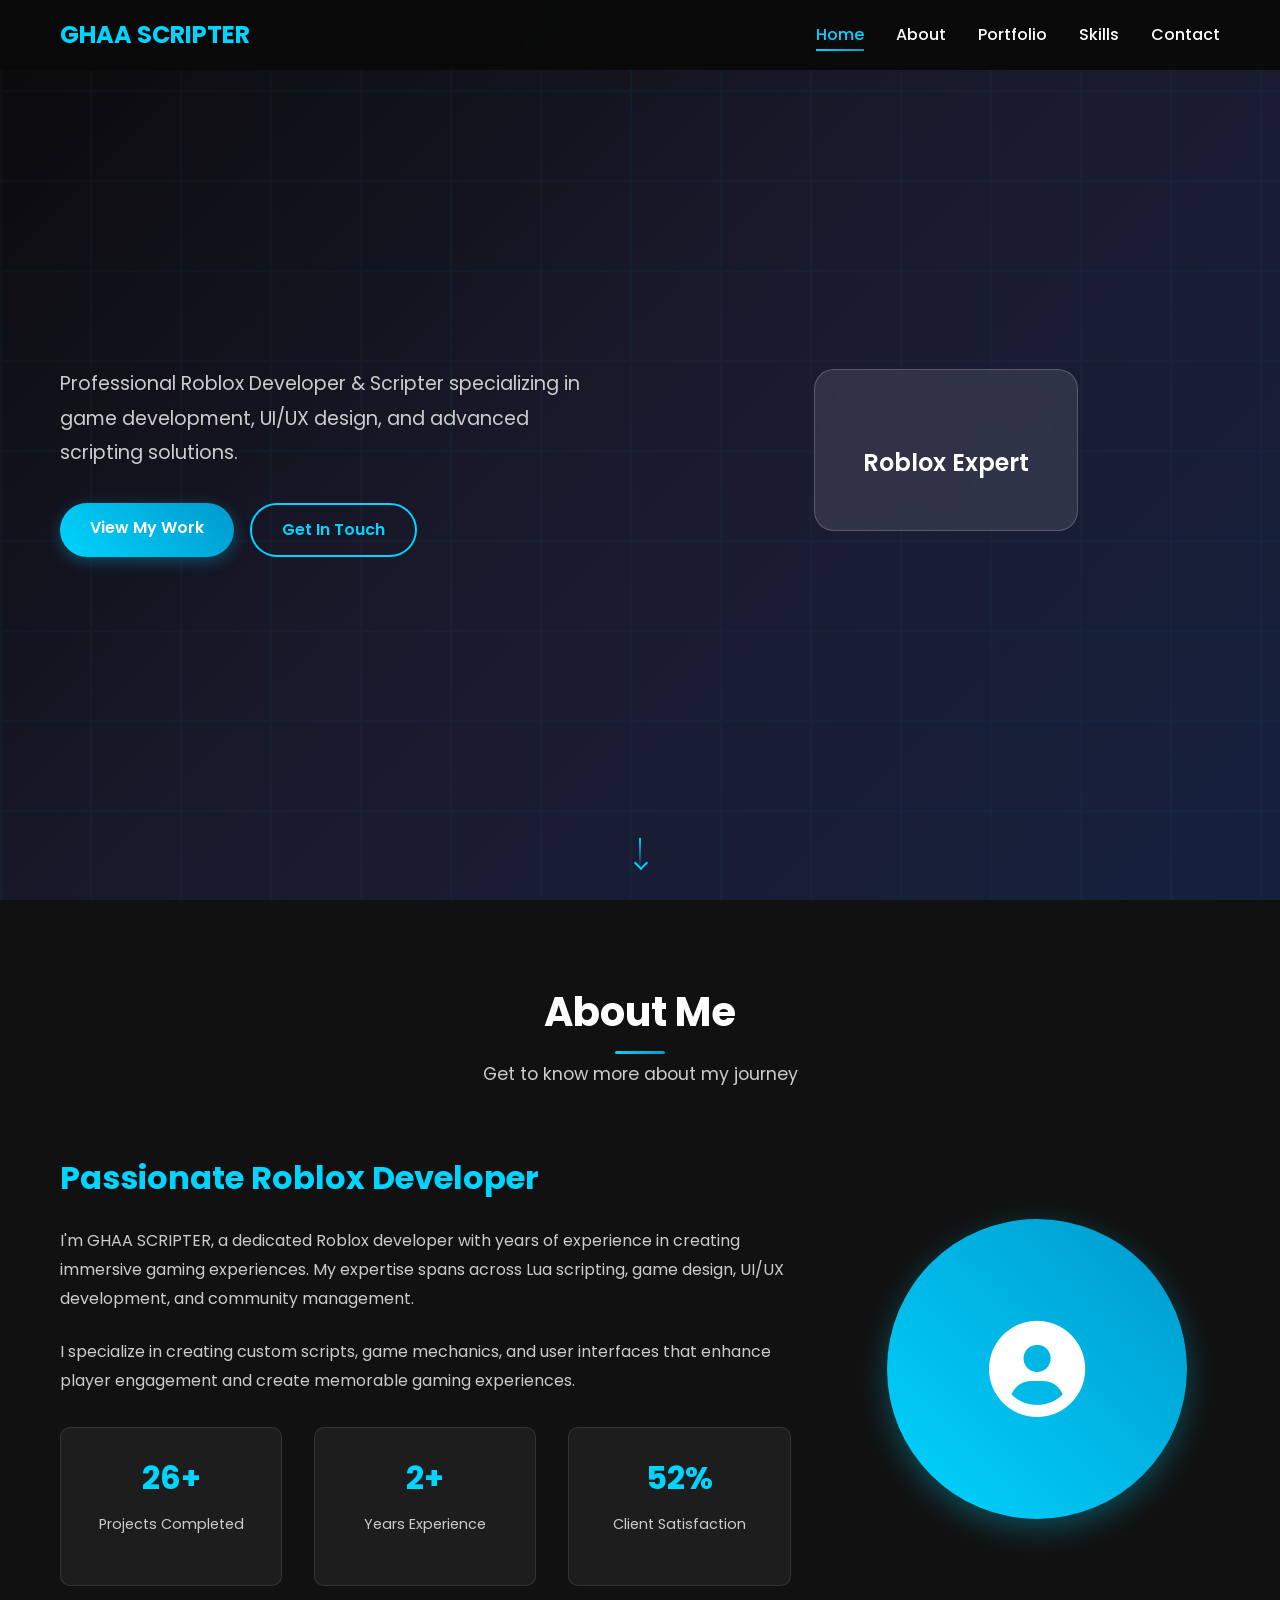
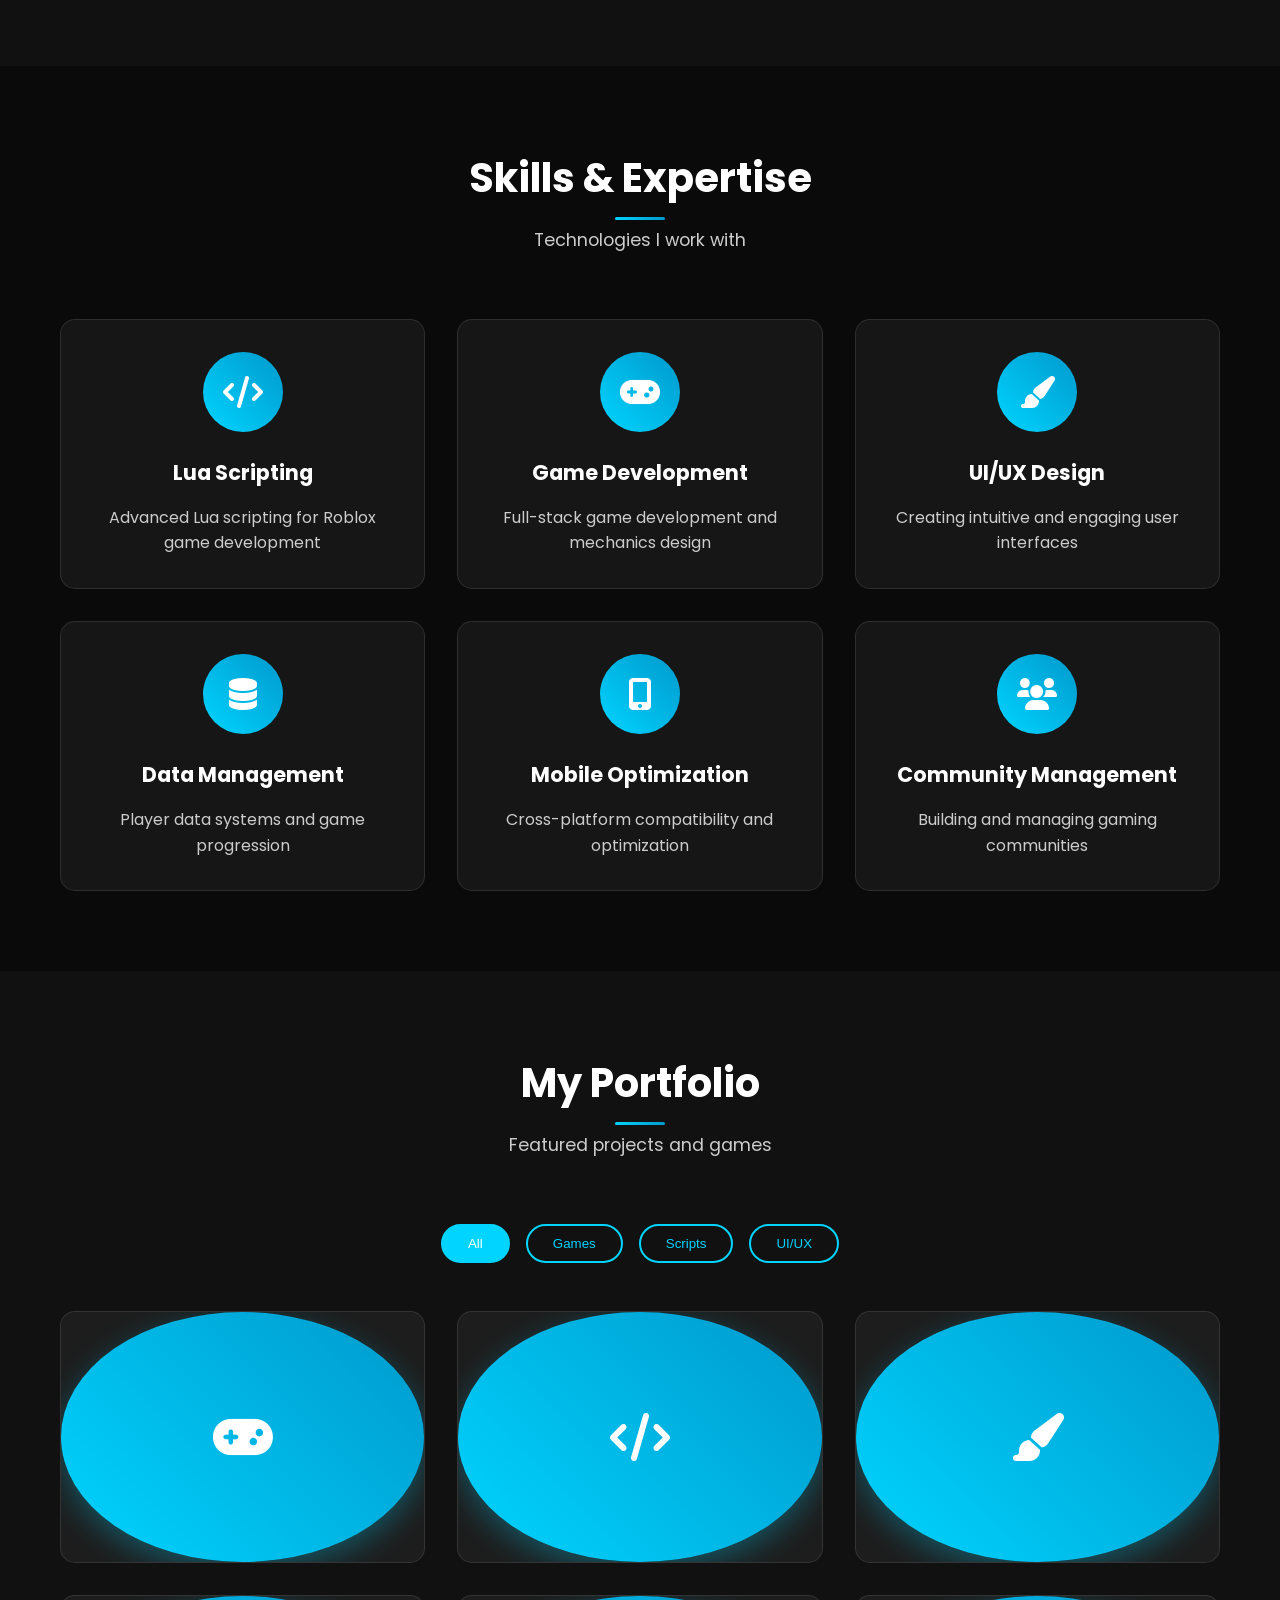
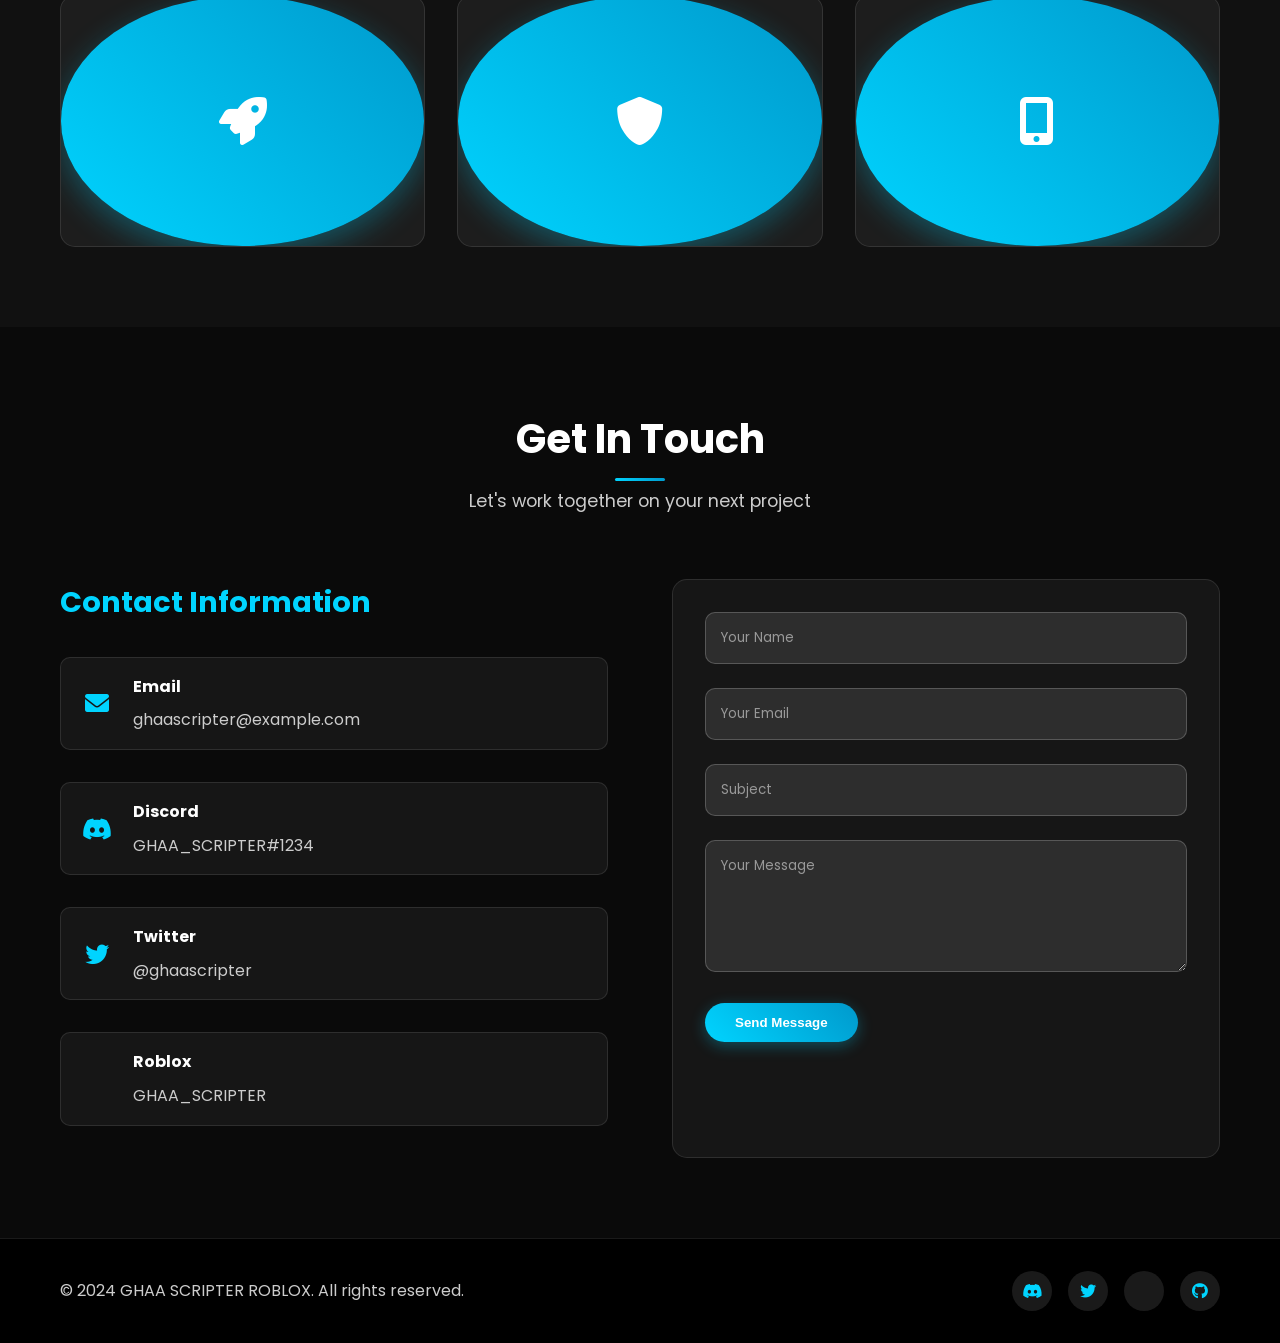
==== commit 0020d5b6: "Merge 10ab231f0860157632af0da49d380713fe964452 into a88144e799aa9cd07391014ecf1e1d477e4cd4cb" ====
--- a/index.html
+++ b/index.html
@@ -3,25 +3,34 @@
 <head>
     <meta charset="UTF-8">
     <meta name="viewport" content="width=device-width, initial-scale=1.0">
-    <title>GHAA HUB - Roblox Scripters Elite 2025</title>
-    <link rel="stylesheet" href="styles.css">
-    <link href="https://fonts.googleapis.com/css2?family=Orbitron:wght@400;700;900&family=Inter:wght@300;400;500;600;700&display=swap" rel="stylesheet">
-    <link rel="stylesheet" href="https://cdnjs.cloudflare.com/ajax/libs/font-awesome/6.0.0/css/all.min.css">
+    <title>GHAA SCRIPTER ROBLOX - Portfolio</title>
+    <link rel="stylesheet" href="style.css">
+    <link href="https://cdnjs.cloudflare.com/ajax/libs/font-awesome/6.0.0/css/all.min.css" rel="stylesheet">
+    <link href="https://fonts.googleapis.com/css2?family=Poppins:wght@300;400;500;600;700&display=swap" rel="stylesheet">
 </head>
 <body>
     <!-- Navigation -->
     <nav class="navbar">
         <div class="nav-container">
             <div class="nav-logo">
-                <h2>GHAA HUB</h2>
-                <span class="nav-subtitle">ROBLOX ELITE</span>
+                <h2>GHAA SCRIPTER</h2>
             </div>
             <ul class="nav-menu">
-                <li><a href="#home" class="nav-link">Home</a></li>
-                <li><a href="#about" class="nav-link">About</a></li>
-                <li><a href="#services" class="nav-link">Services</a></li>
-                <li><a href="#team" class="nav-link">Team</a></li>
-                <li><a href="#contact" class="nav-link">Contact</a></li>
+                <li class="nav-item">
+                    <a href="#home" class="nav-link">Home</a>
+                </li>
+                <li class="nav-item">
+                    <a href="#about" class="nav-link">About</a>
+                </li>
+                <li class="nav-item">
+                    <a href="#portfolio" class="nav-link">Portfolio</a>
+                </li>
+                <li class="nav-item">
+                    <a href="#skills" class="nav-link">Skills</a>
+                </li>
+                <li class="nav-item">
+                    <a href="#contact" class="nav-link">Contact</a>
+                </li>
             </ul>
             <div class="hamburger">
                 <span class="bar"></span>
@@ -33,33 +42,25 @@
 
     <!-- Hero Section -->
     <section id="home" class="hero">
-        <div class="hero-background">
-            <div class="hero-particles"></div>
-        </div>
-        <div class="hero-content">
-            <div class="hero-text">
+        <div class="hero-container">
+            <div class="hero-content">
                 <h1 class="hero-title">
-                    <span class="gradient-text">GHAA HUB</span>
-                    <br>
-                    <span class="hero-subtitle">ROBLOX SCRIPTING ELITE</span>
+                    <span class="gradient-text">GHAA SCRIPTER</span>
+                    <br>ROBLOX DEVELOPER
                 </h1>
                 <p class="hero-description">
-                    Kelompok scripters terbaik di dunia Roblox yang akan menghebohkan platform gaming terbesar di 2025. 
-                    Kami menyediakan script premium, exploit tools, dan layanan custom scripting untuk komunitas Roblox.
+                    Professional Roblox Developer & Scripter specializing in game development, 
+                    UI/UX design, and advanced scripting solutions.
                 </p>
                 <div class="hero-buttons">
-                    <button class="btn btn-primary">Join Discord</button>
-                    <button class="btn btn-secondary">View Scripts</button>
-                </div>
-            </div>
-            <div class="hero-visual">
-                <div class="roblox-cube">
-                    <div class="cube-face front"></div>
-                    <div class="cube-face back"></div>
-                    <div class="cube-face right"></div>
-                    <div class="cube-face left"></div>
-                    <div class="cube-face top"></div>
-                    <div class="cube-face bottom"></div>
+                    <a href="#portfolio" class="btn btn-primary">View My Work</a>
+                    <a href="#contact" class="btn btn-secondary">Get In Touch</a>
+                </div>
+            </div>
+            <div class="hero-image">
+                <div class="floating-card">
+                    <i class="fab fa-roblox"></i>
+                    <h3>Roblox Expert</h3>
                 </div>
             </div>
         </div>
@@ -72,153 +73,201 @@
     <section id="about" class="about">
         <div class="container">
             <div class="section-header">
-                <h2 class="section-title">Tentang GHAA HUB</h2>
-                <p class="section-subtitle">Mengapa kami akan menghebohkan Roblox di 2025?</p>
+                <h2 class="section-title">About Me</h2>
+                <p class="section-subtitle">Get to know more about my journey</p>
             </div>
             <div class="about-content">
                 <div class="about-text">
-                    <h3>Visi Kami</h3>
+                    <h3>Passionate Roblox Developer</h3>
                     <p>
-                        GHAA HUB adalah komunitas scripters Roblox terdepan yang berkomitmen untuk 
-                        memberikan script berkualitas tinggi, tools eksploitasi canggih, dan 
-                        layanan custom scripting yang tidak ada duanya di platform Roblox.
+                        I'm GHAA SCRIPTER, a dedicated Roblox developer with years of experience 
+                        in creating immersive gaming experiences. My expertise spans across Lua scripting, 
+                        game design, UI/UX development, and community management.
+                    </p>
+                    <p>
+                        I specialize in creating custom scripts, game mechanics, and user interfaces 
+                        that enhance player engagement and create memorable gaming experiences.
                     </p>
                     <div class="stats">
-                        <div class="stat-item">
-                            <h4>500+</h4>
-                            <p>Scripts Premium</p>
-                        </div>
-                        <div class="stat-item">
-                            <h4>10K+</h4>
-                            <p>Active Users</p>
-                        </div>
-                        <div class="stat-item">
-                            <h4>99%</h4>
-                            <p>Success Rate</p>
-                        </div>
-                    </div>
-                </div>
-                <div class="about-features">
-                    <div class="feature-card">
+                        <div class="stat">
+                            <h4>50+</h4>
+                            <p>Projects Completed</p>
+                        </div>
+                        <div class="stat">
+                            <h4>3+</h4>
+                            <p>Years Experience</p>
+                        </div>
+                        <div class="stat">
+                            <h4>100%</h4>
+                            <p>Client Satisfaction</p>
+                        </div>
+                    </div>
+                </div>
+                <div class="about-image">
+                    <div class="image-placeholder">
+                        <i class="fas fa-user-circle"></i>
+                    </div>
+                </div>
+            </div>
+        </div>
+    </section>
+
+    <!-- Skills Section -->
+    <section id="skills" class="skills">
+        <div class="container">
+            <div class="section-header">
+                <h2 class="section-title">Skills & Expertise</h2>
+                <p class="section-subtitle">Technologies I work with</p>
+            </div>
+            <div class="skills-grid">
+                <div class="skill-card">
+                    <div class="skill-icon">
                         <i class="fas fa-code"></i>
-                        <h4>Advanced Scripting</h4>
-                        <p>Scripts dengan teknologi terdepan dan keamanan maksimal</p>
-                    </div>
-                    <div class="feature-card">
-                        <i class="fas fa-shield-alt"></i>
-                        <h4>Anti-Detection</h4>
-                        <p>Sistem anti-detection terbaru untuk keamanan maksimal</p>
-                    </div>
-                    <div class="feature-card">
-                        <i class="fas fa-rocket"></i>
-                        <h4>Performance</h4>
-                        <p>Optimasi performa terbaik untuk pengalaman gaming smooth</p>
-                    </div>
-                </div>
-            </div>
-        </div>
-    </section>
-
-    <!-- Services Section -->
-    <section id="services" class="services">
+                    </div>
+                    <h3>Lua Scripting</h3>
+                    <p>Advanced Lua scripting for Roblox game development</p>
+                </div>
+                <div class="skill-card">
+                    <div class="skill-icon">
+                        <i class="fas fa-gamepad"></i>
+                    </div>
+                    <h3>Game Development</h3>
+                    <p>Full-stack game development and mechanics design</p>
+                </div>
+                <div class="skill-card">
+                    <div class="skill-icon">
+                        <i class="fas fa-paint-brush"></i>
+                    </div>
+                    <h3>UI/UX Design</h3>
+                    <p>Creating intuitive and engaging user interfaces</p>
+                </div>
+                <div class="skill-card">
+                    <div class="skill-icon">
+                        <i class="fas fa-database"></i>
+                    </div>
+                    <h3>Data Management</h3>
+                    <p>Player data systems and game progression</p>
+                </div>
+                <div class="skill-card">
+                    <div class="skill-icon">
+                        <i class="fas fa-mobile-alt"></i>
+                    </div>
+                    <h3>Mobile Optimization</h3>
+                    <p>Cross-platform compatibility and optimization</p>
+                </div>
+                <div class="skill-card">
+                    <div class="skill-icon">
+                        <i class="fas fa-users"></i>
+                    </div>
+                    <h3>Community Management</h3>
+                    <p>Building and managing gaming communities</p>
+                </div>
+            </div>
+        </div>
+    </section>
+
+    <!-- Portfolio Section -->
+    <section id="portfolio" class="portfolio">
         <div class="container">
             <div class="section-header">
-                <h2 class="section-title">Layanan Kami</h2>
-                <p class="section-subtitle">Semua yang Anda butuhkan untuk scripting Roblox</p>
-            </div>
-            <div class="services-grid">
-                <div class="service-card">
-                    <div class="service-icon">
-                        <i class="fas fa-gamepad"></i>
-                    </div>
-                    <h3>Game Scripts</h3>
-                    <p>Scripts untuk berbagai jenis game Roblox dengan fitur lengkap dan update berkala</p>
-                    <ul>
-                        <li>Auto Farm Scripts</li>
-                        <li>Combat Scripts</li>
-                        <li>Building Scripts</li>
-                        <li>Utility Scripts</li>
-                    </ul>
-                    <button class="btn btn-outline">Learn More</button>
-                </div>
-                <div class="service-card featured">
-                    <div class="service-badge">POPULAR</div>
-                    <div class="service-icon">
-                        <i class="fas fa-tools"></i>
-                    </div>
-                    <h3>Exploit Tools</h3>
-                    <p>Tools eksploitasi premium dengan fitur anti-ban dan update otomatis</p>
-                    <ul>
-                        <li>Executor Premium</li>
-                        <li>Script Hub</li>
-                        <li>Auto Executor</li>
-                        <li>Bypass System</li>
-                    </ul>
-                    <button class="btn btn-primary">Get Access</button>
-                </div>
-                <div class="service-card">
-                    <div class="service-icon">
-                        <i class="fas fa-cogs"></i>
-                    </div>
-                    <h3>Custom Scripts</h3>
-                    <p>Layanan pembuatan script custom sesuai kebutuhan spesifik Anda</p>
-                    <ul>
-                        <li>Personal Scripts</li>
-                        <li>Private Scripts</li>
-                        <li>Team Scripts</li>
-                        <li>Commercial Scripts</li>
-                    </ul>
-                    <button class="btn btn-outline">Order Now</button>
-                </div>
-            </div>
-        </div>
-    </section>
-
-    <!-- Team Section -->
-    <section id="team" class="team">
-        <div class="container">
-            <div class="section-header">
-                <h2 class="section-title">Tim Elite Kami</h2>
-                <p class="section-subtitle">Scripters terbaik yang akan mengubah dunia Roblox</p>
-            </div>
-            <div class="team-grid">
-                <div class="team-card">
-                    <div class="team-avatar">
-                        <img src="https://via.placeholder.com/150/00d4ff/ffffff?text=GH" alt="Team Member">
-                    </div>
-                    <h4>GH Master</h4>
-                    <p class="team-role">Lead Developer</p>
-                    <p class="team-description">Expert dalam Lua scripting dan Roblox API dengan 5+ tahun pengalaman</p>
-                    <div class="team-social">
-                        <a href="#"><i class="fab fa-discord"></i></a>
-                        <a href="#"><i class="fab fa-github"></i></a>
-                        <a href="#"><i class="fab fa-twitter"></i></a>
-                    </div>
-                </div>
-                <div class="team-card">
-                    <div class="team-avatar">
-                        <img src="https://via.placeholder.com/150/ff6b6b/ffffff?text=AA" alt="Team Member">
-                    </div>
-                    <h4>AA Script</h4>
-                    <p class="team-role">Security Expert</p>
-                    <p class="team-description">Spesialis dalam anti-detection dan security system untuk exploit tools</p>
-                    <div class="team-social">
-                        <a href="#"><i class="fab fa-discord"></i></a>
-                        <a href="#"><i class="fab fa-github"></i></a>
-                        <a href="#"><i class="fab fa-twitter"></i></a>
-                    </div>
-                </div>
-                <div class="team-card">
-                    <div class="team-avatar">
-                        <img src="https://via.placeholder.com/150/4ecdc4/ffffff?text=HH" alt="Team Member">
-                    </div>
-                    <h4>HH Coder</h4>
-                    <p class="team-role">UI/UX Developer</p>
-                    <p class="team-description">Ahli dalam membuat interface yang user-friendly untuk semua tools kami</p>
-                    <div class="team-social">
-                        <a href="#"><i class="fab fa-discord"></i></a>
-                        <a href="#"><i class="fab fa-github"></i></a>
-                        <a href="#"><i class="fab fa-twitter"></i></a>
+                <h2 class="section-title">My Portfolio</h2>
+                <p class="section-subtitle">Featured projects and games</p>
+            </div>
+            <div class="portfolio-filter">
+                <button class="filter-btn active" data-filter="all">All</button>
+                <button class="filter-btn" data-filter="games">Games</button>
+                <button class="filter-btn" data-filter="scripts">Scripts</button>
+                <button class="filter-btn" data-filter="ui">UI/UX</button>
+            </div>
+            <div class="portfolio-grid">
+                <div class="portfolio-item" data-category="games">
+                    <div class="portfolio-image">
+                        <div class="image-placeholder">
+                            <i class="fas fa-gamepad"></i>
+                        </div>
+                        <div class="portfolio-overlay">
+                            <h3>Adventure RPG Game</h3>
+                            <p>Complete RPG system with quests, inventory, and combat</p>
+                            <div class="portfolio-links">
+                                <a href="#" class="portfolio-link"><i class="fas fa-external-link-alt"></i></a>
+                                <a href="#" class="portfolio-link"><i class="fab fa-github"></i></a>
+                            </div>
+                        </div>
+                    </div>
+                </div>
+                <div class="portfolio-item" data-category="scripts">
+                    <div class="portfolio-image">
+                        <div class="image-placeholder">
+                            <i class="fas fa-code"></i>
+                        </div>
+                        <div class="portfolio-overlay">
+                            <h3>Advanced Combat System</h3>
+                            <p>Custom combat mechanics with special abilities</p>
+                            <div class="portfolio-links">
+                                <a href="#" class="portfolio-link"><i class="fas fa-external-link-alt"></i></a>
+                                <a href="#" class="portfolio-link"><i class="fab fa-github"></i></a>
+                            </div>
+                        </div>
+                    </div>
+                </div>
+                <div class="portfolio-item" data-category="ui">
+                    <div class="portfolio-image">
+                        <div class="image-placeholder">
+                            <i class="fas fa-paint-brush"></i>
+                        </div>
+                        <div class="portfolio-overlay">
+                            <h3>Modern UI Framework</h3>
+                            <p>Responsive UI components and design system</p>
+                            <div class="portfolio-links">
+                                <a href="#" class="portfolio-link"><i class="fas fa-external-link-alt"></i></a>
+                                <a href="#" class="portfolio-link"><i class="fab fa-github"></i></a>
+                            </div>
+                        </div>
+                    </div>
+                </div>
+                <div class="portfolio-item" data-category="games">
+                    <div class="portfolio-image">
+                        <div class="image-placeholder">
+                            <i class="fas fa-rocket"></i>
+                        </div>
+                        <div class="portfolio-overlay">
+                            <h3>Space Exploration Game</h3>
+                            <p>Open-world space adventure with trading system</p>
+                            <div class="portfolio-links">
+                                <a href="#" class="portfolio-link"><i class="fas fa-external-link-alt"></i></a>
+                                <a href="#" class="portfolio-link"><i class="fab fa-github"></i></a>
+                            </div>
+                        </div>
+                    </div>
+                </div>
+                <div class="portfolio-item" data-category="scripts">
+                    <div class="portfolio-image">
+                        <div class="image-placeholder">
+                            <i class="fas fa-shield-alt"></i>
+                        </div>
+                        <div class="portfolio-overlay">
+                            <h3>Anti-Cheat System</h3>
+                            <p>Advanced security and anti-exploit measures</p>
+                            <div class="portfolio-links">
+                                <a href="#" class="portfolio-link"><i class="fas fa-external-link-alt"></i></a>
+                                <a href="#" class="portfolio-link"><i class="fab fa-github"></i></a>
+                            </div>
+                        </div>
+                    </div>
+                </div>
+                <div class="portfolio-item" data-category="ui">
+                    <div class="portfolio-image">
+                        <div class="image-placeholder">
+                            <i class="fas fa-mobile-alt"></i>
+                        </div>
+                        <div class="portfolio-overlay">
+                            <h3>Mobile UI Kit</h3>
+                            <p>Touch-friendly interface components</p>
+                            <div class="portfolio-links">
+                                <a href="#" class="portfolio-link"><i class="fas fa-external-link-alt"></i></a>
+                                <a href="#" class="portfolio-link"><i class="fab fa-github"></i></a>
+                            </div>
+                        </div>
                     </div>
                 </div>
             </div>
@@ -229,59 +278,56 @@
     <section id="contact" class="contact">
         <div class="container">
             <div class="section-header">
-                <h2 class="section-title">Hubungi Kami</h2>
-                <p class="section-subtitle">Bergabunglah dengan komunitas scripters terbaik</p>
+                <h2 class="section-title">Get In Touch</h2>
+                <p class="section-subtitle">Let's work together on your next project</p>
             </div>
             <div class="contact-content">
                 <div class="contact-info">
+                    <h3>Contact Information</h3>
+                    <div class="contact-item">
+                        <i class="fas fa-envelope"></i>
+                        <div>
+                            <h4>Email</h4>
+                            <p>ghaascripter@example.com</p>
+                        </div>
+                    </div>
                     <div class="contact-item">
                         <i class="fab fa-discord"></i>
                         <div>
-                            <h4>Discord Server</h4>
-                            <p>GHAA HUB Official</p>
-                            <a href="#">Join Discord</a>
+                            <h4>Discord</h4>
+                            <p>GHAA_SCRIPTER#1234</p>
                         </div>
                     </div>
                     <div class="contact-item">
-                        <i class="fab fa-telegram"></i>
+                        <i class="fab fa-twitter"></i>
                         <div>
-                            <h4>Telegram</h4>
-                            <p>@GHAHUB_Official</p>
-                            <a href="#">Join Telegram</a>
+                            <h4>Twitter</h4>
+                            <p>@ghaascripter</p>
                         </div>
                     </div>
                     <div class="contact-item">
-                        <i class="fab fa-youtube"></i>
+                        <i class="fab fa-roblox"></i>
                         <div>
-                            <h4>YouTube</h4>
-                            <p>GHAA HUB Channel</p>
-                            <a href="#">Subscribe</a>
-                        </div>
-                    </div>
-                </div>
-                <div class="contact-form">
-                    <form>
-                        <div class="form-group">
-                            <input type="text" placeholder="Nama Lengkap" required>
-                        </div>
-                        <div class="form-group">
-                            <input type="email" placeholder="Email" required>
-                        </div>
-                        <div class="form-group">
-                            <select required>
-                                <option value="">Pilih Layanan</option>
-                                <option value="scripts">Game Scripts</option>
-                                <option value="tools">Exploit Tools</option>
-                                <option value="custom">Custom Scripts</option>
-                                <option value="other">Lainnya</option>
-                            </select>
-                        </div>
-                        <div class="form-group">
-                            <textarea placeholder="Pesan Anda" rows="5" required></textarea>
-                        </div>
-                        <button type="submit" class="btn btn-primary">Kirim Pesan</button>
-                    </form>
-                </div>
+                            <h4>Roblox</h4>
+                            <p>GHAA_SCRIPTER</p>
+                        </div>
+                    </div>
+                </div>
+                <form class="contact-form">
+                    <div class="form-group">
+                        <input type="text" id="name" name="name" placeholder="Your Name" required>
+                    </div>
+                    <div class="form-group">
+                        <input type="email" id="email" name="email" placeholder="Your Email" required>
+                    </div>
+                    <div class="form-group">
+                        <input type="text" id="subject" name="subject" placeholder="Subject" required>
+                    </div>
+                    <div class="form-group">
+                        <textarea id="message" name="message" placeholder="Your Message" rows="5" required></textarea>
+                    </div>
+                    <button type="submit" class="btn btn-primary">Send Message</button>
+                </form>
             </div>
         </div>
     </section>
@@ -290,45 +336,15 @@
     <footer class="footer">
         <div class="container">
             <div class="footer-content">
-                <div class="footer-section">
-                    <h3>GHAA HUB</h3>
-                    <p>Roblox Scripting Elite 2025</p>
-                    <div class="social-links">
-                        <a href="#"><i class="fab fa-discord"></i></a>
-                        <a href="#"><i class="fab fa-telegram"></i></a>
-                        <a href="#"><i class="fab fa-youtube"></i></a>
-                        <a href="#"><i class="fab fa-github"></i></a>
-                    </div>
-                </div>
-                <div class="footer-section">
-                    <h4>Layanan</h4>
-                    <ul>
-                        <li><a href="#">Game Scripts</a></li>
-                        <li><a href="#">Exploit Tools</a></li>
-                        <li><a href="#">Custom Scripts</a></li>
-                        <li><a href="#">Support</a></li>
-                    </ul>
-                </div>
-                <div class="footer-section">
-                    <h4>Komunitas</h4>
-                    <ul>
-                        <li><a href="#">Discord Server</a></li>
-                        <li><a href="#">Telegram Group</a></li>
-                        <li><a href="#">YouTube Channel</a></li>
-                        <li><a href="#">GitHub</a></li>
-                    </ul>
-                </div>
-                <div class="footer-section">
-                    <h4>Legal</h4>
-                    <ul>
-                        <li><a href="#">Terms of Service</a></li>
-                        <li><a href="#">Privacy Policy</a></li>
-                        <li><a href="#">Disclaimer</a></li>
-                    </ul>
-                </div>
-            </div>
-            <div class="footer-bottom">
-                <p>&copy; 2025 GHAA HUB. All rights reserved. | Roblox Scripting Elite</p>
+                <div class="footer-text">
+                    <p>&copy; 2024 GHAA SCRIPTER ROBLOX. All rights reserved.</p>
+                </div>
+                <div class="footer-social">
+                    <a href="#" class="social-link"><i class="fab fa-discord"></i></a>
+                    <a href="#" class="social-link"><i class="fab fa-twitter"></i></a>
+                    <a href="#" class="social-link"><i class="fab fa-roblox"></i></a>
+                    <a href="#" class="social-link"><i class="fab fa-github"></i></a>
+                </div>
             </div>
         </div>
     </footer>
--- a/style.css
+++ b/style.css
@@ -0,0 +1,864 @@
+/* Reset and Base Styles */
+* {
+    margin: 0;
+    padding: 0;
+    box-sizing: border-box;
+}
+
+html {
+    scroll-behavior: smooth;
+}
+
+body {
+    font-family: 'Poppins', sans-serif;
+    line-height: 1.6;
+    color: #333;
+    background-color: #0a0a0a;
+    overflow-x: hidden;
+}
+
+.container {
+    max-width: 1200px;
+    margin: 0 auto;
+    padding: 0 20px;
+}
+
+/* Navigation */
+.navbar {
+    position: fixed;
+    top: 0;
+    width: 100%;
+    background: rgba(10, 10, 10, 0.95);
+    backdrop-filter: blur(10px);
+    z-index: 1000;
+    padding: 1rem 0;
+    transition: all 0.3s ease;
+}
+
+.nav-container {
+    max-width: 1200px;
+    margin: 0 auto;
+    padding: 0 20px;
+    display: flex;
+    justify-content: space-between;
+    align-items: center;
+}
+
+.nav-logo h2 {
+    color: #00d4ff;
+    font-weight: 700;
+    font-size: 1.5rem;
+}
+
+.nav-menu {
+    display: flex;
+    list-style: none;
+    gap: 2rem;
+}
+
+.nav-link {
+    color: #fff;
+    text-decoration: none;
+    font-weight: 500;
+    transition: color 0.3s ease;
+    position: relative;
+}
+
+.nav-link:hover {
+    color: #00d4ff;
+}
+
+.nav-link::after {
+    content: '';
+    position: absolute;
+    bottom: -5px;
+    left: 0;
+    width: 0;
+    height: 2px;
+    background: linear-gradient(45deg, #00d4ff, #0099cc);
+    transition: width 0.3s ease;
+}
+
+.nav-link:hover::after {
+    width: 100%;
+}
+
+.hamburger {
+    display: none;
+    flex-direction: column;
+    cursor: pointer;
+}
+
+.bar {
+    width: 25px;
+    height: 3px;
+    background: #fff;
+    margin: 3px 0;
+    transition: 0.3s;
+}
+
+/* Hero Section */
+.hero {
+    min-height: 100vh;
+    display: flex;
+    align-items: center;
+    background: linear-gradient(135deg, #0a0a0a 0%, #1a1a2e 50%, #16213e 100%);
+    position: relative;
+    overflow: hidden;
+}
+
+.hero::before {
+    content: '';
+    position: absolute;
+    top: 0;
+    left: 0;
+    right: 0;
+    bottom: 0;
+    background: url('data:image/svg+xml,<svg xmlns="http://www.w3.org/2000/svg" viewBox="0 0 100 100"><defs><pattern id="grid" width="10" height="10" patternUnits="userSpaceOnUse"><path d="M 10 0 L 0 0 0 10" fill="none" stroke="%2300d4ff" stroke-width="0.5" opacity="0.1"/></pattern></defs><rect width="100" height="100" fill="url(%23grid)"/></svg>');
+    opacity: 0.3;
+}
+
+.hero-container {
+    max-width: 1200px;
+    margin: 0 auto;
+    padding: 0 20px;
+    display: grid;
+    grid-template-columns: 1fr 1fr;
+    gap: 4rem;
+    align-items: center;
+    position: relative;
+    z-index: 2;
+}
+
+.hero-title {
+    font-size: 3.5rem;
+    font-weight: 700;
+    line-height: 1.2;
+    margin-bottom: 1.5rem;
+    color: #fff;
+}
+
+.gradient-text {
+    background: linear-gradient(45deg, #00d4ff, #0099cc, #ff6b6b);
+    -webkit-background-clip: text;
+    -webkit-text-fill-color: transparent;
+    background-clip: text;
+    animation: gradientShift 3s ease-in-out infinite;
+}
+
+@keyframes gradientShift {
+    0%, 100% { background-position: 0% 50%; }
+    50% { background-position: 100% 50%; }
+}
+
+.hero-description {
+    font-size: 1.2rem;
+    color: #ccc;
+    margin-bottom: 2rem;
+    line-height: 1.8;
+}
+
+.hero-buttons {
+    display: flex;
+    gap: 1rem;
+}
+
+.btn {
+    padding: 12px 30px;
+    border: none;
+    border-radius: 50px;
+    font-weight: 600;
+    text-decoration: none;
+    transition: all 0.3s ease;
+    cursor: pointer;
+    display: inline-block;
+    text-align: center;
+}
+
+.btn-primary {
+    background: linear-gradient(45deg, #00d4ff, #0099cc);
+    color: #fff;
+    box-shadow: 0 4px 15px rgba(0, 212, 255, 0.3);
+}
+
+.btn-primary:hover {
+    transform: translateY(-2px);
+    box-shadow: 0 6px 20px rgba(0, 212, 255, 0.4);
+}
+
+.btn-secondary {
+    background: transparent;
+    color: #00d4ff;
+    border: 2px solid #00d4ff;
+}
+
+.btn-secondary:hover {
+    background: #00d4ff;
+    color: #fff;
+    transform: translateY(-2px);
+}
+
+.hero-image {
+    display: flex;
+    justify-content: center;
+    align-items: center;
+}
+
+.floating-card {
+    background: rgba(255, 255, 255, 0.1);
+    backdrop-filter: blur(10px);
+    border: 1px solid rgba(255, 255, 255, 0.2);
+    border-radius: 20px;
+    padding: 3rem;
+    text-align: center;
+    animation: float 6s ease-in-out infinite;
+}
+
+@keyframes float {
+    0%, 100% { transform: translateY(0px); }
+    50% { transform: translateY(-20px); }
+}
+
+.floating-card i {
+    font-size: 4rem;
+    color: #00d4ff;
+    margin-bottom: 1rem;
+}
+
+.floating-card h3 {
+    color: #fff;
+    font-size: 1.5rem;
+    font-weight: 600;
+}
+
+.scroll-indicator {
+    position: absolute;
+    bottom: 2rem;
+    left: 50%;
+    transform: translateX(-50%);
+    animation: bounce 2s infinite;
+}
+
+.scroll-arrow {
+    width: 2px;
+    height: 30px;
+    background: linear-gradient(to bottom, #00d4ff, transparent);
+    position: relative;
+}
+
+.scroll-arrow::after {
+    content: '';
+    position: absolute;
+    bottom: 0;
+    left: -3px;
+    width: 8px;
+    height: 8px;
+    border-right: 2px solid #00d4ff;
+    border-bottom: 2px solid #00d4ff;
+    transform: rotate(45deg);
+}
+
+@keyframes bounce {
+    0%, 20%, 50%, 80%, 100% { transform: translateX(-50%) translateY(0); }
+    40% { transform: translateX(-50%) translateY(-10px); }
+    60% { transform: translateX(-50%) translateY(-5px); }
+}
+
+/* Section Styles */
+section {
+    padding: 5rem 0;
+}
+
+.section-header {
+    text-align: center;
+    margin-bottom: 4rem;
+}
+
+.section-title {
+    font-size: 2.5rem;
+    font-weight: 700;
+    color: #fff;
+    margin-bottom: 1rem;
+    position: relative;
+}
+
+.section-title::after {
+    content: '';
+    position: absolute;
+    bottom: -10px;
+    left: 50%;
+    transform: translateX(-50%);
+    width: 50px;
+    height: 3px;
+    background: linear-gradient(45deg, #00d4ff, #0099cc);
+    border-radius: 2px;
+}
+
+.section-subtitle {
+    font-size: 1.1rem;
+    color: #ccc;
+}
+
+/* About Section */
+.about {
+    background: #111;
+}
+
+.about-content {
+    display: grid;
+    grid-template-columns: 2fr 1fr;
+    gap: 4rem;
+    align-items: center;
+}
+
+.about-text h3 {
+    font-size: 2rem;
+    color: #00d4ff;
+    margin-bottom: 1.5rem;
+}
+
+.about-text p {
+    color: #ccc;
+    margin-bottom: 1.5rem;
+    line-height: 1.8;
+}
+
+.stats {
+    display: grid;
+    grid-template-columns: repeat(3, 1fr);
+    gap: 2rem;
+    margin-top: 2rem;
+}
+
+.stat {
+    text-align: center;
+    padding: 1.5rem;
+    background: rgba(255, 255, 255, 0.05);
+    border-radius: 10px;
+    border: 1px solid rgba(255, 255, 255, 0.1);
+}
+
+.stat h4 {
+    font-size: 2rem;
+    color: #00d4ff;
+    font-weight: 700;
+    margin-bottom: 0.5rem;
+}
+
+.stat p {
+    color: #ccc;
+    font-size: 0.9rem;
+}
+
+.about-image {
+    display: flex;
+    justify-content: center;
+}
+
+.image-placeholder {
+    width: 300px;
+    height: 300px;
+    background: linear-gradient(45deg, #00d4ff, #0099cc);
+    border-radius: 50%;
+    display: flex;
+    align-items: center;
+    justify-content: center;
+    font-size: 6rem;
+    color: #fff;
+    box-shadow: 0 10px 30px rgba(0, 212, 255, 0.3);
+}
+
+/* Skills Section */
+.skills {
+    background: #0a0a0a;
+}
+
+.skills-grid {
+    display: grid;
+    grid-template-columns: repeat(auto-fit, minmax(300px, 1fr));
+    gap: 2rem;
+}
+
+.skill-card {
+    background: rgba(255, 255, 255, 0.05);
+    border: 1px solid rgba(255, 255, 255, 0.1);
+    border-radius: 15px;
+    padding: 2rem;
+    text-align: center;
+    transition: all 0.3s ease;
+    position: relative;
+    overflow: hidden;
+}
+
+.skill-card::before {
+    content: '';
+    position: absolute;
+    top: 0;
+    left: -100%;
+    width: 100%;
+    height: 100%;
+    background: linear-gradient(90deg, transparent, rgba(0, 212, 255, 0.1), transparent);
+    transition: left 0.5s ease;
+}
+
+.skill-card:hover::before {
+    left: 100%;
+}
+
+.skill-card:hover {
+    transform: translateY(-10px);
+    border-color: #00d4ff;
+    box-shadow: 0 10px 30px rgba(0, 212, 255, 0.2);
+}
+
+.skill-icon {
+    width: 80px;
+    height: 80px;
+    background: linear-gradient(45deg, #00d4ff, #0099cc);
+    border-radius: 50%;
+    display: flex;
+    align-items: center;
+    justify-content: center;
+    margin: 0 auto 1.5rem;
+    font-size: 2rem;
+    color: #fff;
+}
+
+.skill-card h3 {
+    color: #fff;
+    font-size: 1.3rem;
+    margin-bottom: 1rem;
+}
+
+.skill-card p {
+    color: #ccc;
+    line-height: 1.6;
+}
+
+/* Portfolio Section */
+.portfolio {
+    background: #111;
+}
+
+.portfolio-filter {
+    display: flex;
+    justify-content: center;
+    gap: 1rem;
+    margin-bottom: 3rem;
+    flex-wrap: wrap;
+}
+
+.filter-btn {
+    padding: 10px 25px;
+    background: transparent;
+    border: 2px solid #00d4ff;
+    color: #00d4ff;
+    border-radius: 25px;
+    cursor: pointer;
+    transition: all 0.3s ease;
+    font-weight: 500;
+}
+
+.filter-btn.active,
+.filter-btn:hover {
+    background: #00d4ff;
+    color: #fff;
+}
+
+.portfolio-grid {
+    display: grid;
+    grid-template-columns: repeat(auto-fit, minmax(350px, 1fr));
+    gap: 2rem;
+}
+
+.portfolio-item {
+    background: rgba(255, 255, 255, 0.05);
+    border-radius: 15px;
+    overflow: hidden;
+    transition: all 0.3s ease;
+    border: 1px solid rgba(255, 255, 255, 0.1);
+}
+
+.portfolio-item:hover {
+    transform: translateY(-10px);
+    box-shadow: 0 15px 40px rgba(0, 212, 255, 0.2);
+}
+
+.portfolio-image {
+    position: relative;
+    height: 250px;
+    overflow: hidden;
+}
+
+.portfolio-image .image-placeholder {
+    width: 100%;
+    height: 100%;
+    background: linear-gradient(45deg, #00d4ff, #0099cc);
+    display: flex;
+    align-items: center;
+    justify-content: center;
+    font-size: 3rem;
+    color: #fff;
+}
+
+.portfolio-overlay {
+    position: absolute;
+    top: 0;
+    left: 0;
+    right: 0;
+    bottom: 0;
+    background: rgba(0, 0, 0, 0.8);
+    display: flex;
+    flex-direction: column;
+    justify-content: center;
+    align-items: center;
+    opacity: 0;
+    transition: opacity 0.3s ease;
+    padding: 2rem;
+    text-align: center;
+}
+
+.portfolio-item:hover .portfolio-overlay {
+    opacity: 1;
+}
+
+.portfolio-overlay h3 {
+    color: #fff;
+    font-size: 1.5rem;
+    margin-bottom: 1rem;
+}
+
+.portfolio-overlay p {
+    color: #ccc;
+    margin-bottom: 1.5rem;
+    line-height: 1.6;
+}
+
+.portfolio-links {
+    display: flex;
+    gap: 1rem;
+}
+
+.portfolio-link {
+    width: 40px;
+    height: 40px;
+    background: #00d4ff;
+    border-radius: 50%;
+    display: flex;
+    align-items: center;
+    justify-content: center;
+    color: #fff;
+    text-decoration: none;
+    transition: all 0.3s ease;
+}
+
+.portfolio-link:hover {
+    background: #0099cc;
+    transform: scale(1.1);
+}
+
+/* Contact Section */
+.contact {
+    background: #0a0a0a;
+}
+
+.contact-content {
+    display: grid;
+    grid-template-columns: 1fr 1fr;
+    gap: 4rem;
+}
+
+.contact-info h3 {
+    color: #00d4ff;
+    font-size: 1.8rem;
+    margin-bottom: 2rem;
+}
+
+.contact-item {
+    display: flex;
+    align-items: center;
+    gap: 1rem;
+    margin-bottom: 2rem;
+    padding: 1rem;
+    background: rgba(255, 255, 255, 0.05);
+    border-radius: 10px;
+    border: 1px solid rgba(255, 255, 255, 0.1);
+}
+
+.contact-item i {
+    font-size: 1.5rem;
+    color: #00d4ff;
+    width: 40px;
+    text-align: center;
+}
+
+.contact-item h4 {
+    color: #fff;
+    margin-bottom: 0.5rem;
+}
+
+.contact-item p {
+    color: #ccc;
+}
+
+.contact-form {
+    background: rgba(255, 255, 255, 0.05);
+    padding: 2rem;
+    border-radius: 15px;
+    border: 1px solid rgba(255, 255, 255, 0.1);
+}
+
+.form-group {
+    margin-bottom: 1.5rem;
+}
+
+.form-group input,
+.form-group textarea {
+    width: 100%;
+    padding: 15px;
+    background: rgba(255, 255, 255, 0.1);
+    border: 1px solid rgba(255, 255, 255, 0.2);
+    border-radius: 10px;
+    color: #fff;
+    font-family: inherit;
+    transition: all 0.3s ease;
+}
+
+.form-group input:focus,
+.form-group textarea:focus {
+    outline: none;
+    border-color: #00d4ff;
+    box-shadow: 0 0 10px rgba(0, 212, 255, 0.3);
+}
+
+.form-group input::placeholder,
+.form-group textarea::placeholder {
+    color: #999;
+}
+
+.form-group textarea {
+    resize: vertical;
+    min-height: 120px;
+}
+
+/* Footer */
+.footer {
+    background: #000;
+    padding: 2rem 0;
+    border-top: 1px solid rgba(255, 255, 255, 0.1);
+}
+
+.footer-content {
+    display: flex;
+    justify-content: space-between;
+    align-items: center;
+}
+
+.footer-text p {
+    color: #ccc;
+}
+
+.footer-social {
+    display: flex;
+    gap: 1rem;
+}
+
+.social-link {
+    width: 40px;
+    height: 40px;
+    background: rgba(255, 255, 255, 0.1);
+    border-radius: 50%;
+    display: flex;
+    align-items: center;
+    justify-content: center;
+    color: #00d4ff;
+    text-decoration: none;
+    transition: all 0.3s ease;
+}
+
+.social-link:hover {
+    background: #00d4ff;
+    color: #fff;
+    transform: translateY(-3px);
+}
+
+/* Responsive Design */
+@media (max-width: 768px) {
+    .hamburger {
+        display: flex;
+    }
+
+    .nav-menu {
+        position: fixed;
+        left: -100%;
+        top: 70px;
+        flex-direction: column;
+        background-color: rgba(10, 10, 10, 0.95);
+        width: 100%;
+        text-align: center;
+        transition: 0.3s;
+        box-shadow: 0 10px 27px rgba(0, 0, 0, 0.05);
+        backdrop-filter: blur(10px);
+        padding: 2rem 0;
+    }
+
+    .nav-menu.active {
+        left: 0;
+    }
+
+    .nav-menu li {
+        margin: 1rem 0;
+    }
+
+    .hamburger.active .bar:nth-child(2) {
+        opacity: 0;
+    }
+
+    .hamburger.active .bar:nth-child(1) {
+        transform: translateY(8px) rotate(45deg);
+    }
+
+    .hamburger.active .bar:nth-child(3) {
+        transform: translateY(-8px) rotate(-45deg);
+    }
+
+    .hero-container {
+        grid-template-columns: 1fr;
+        text-align: center;
+        gap: 2rem;
+    }
+
+    .hero-title {
+        font-size: 2.5rem;
+    }
+
+    .hero-buttons {
+        justify-content: center;
+        flex-wrap: wrap;
+    }
+
+    .about-content {
+        grid-template-columns: 1fr;
+        gap: 2rem;
+    }
+
+    .stats {
+        grid-template-columns: 1fr;
+        gap: 1rem;
+    }
+
+    .skills-grid {
+        grid-template-columns: 1fr;
+    }
+
+    .portfolio-grid {
+        grid-template-columns: 1fr;
+    }
+
+    .contact-content {
+        grid-template-columns: 1fr;
+        gap: 2rem;
+    }
+
+    .footer-content {
+        flex-direction: column;
+        gap: 1rem;
+        text-align: center;
+    }
+
+    .section-title {
+        font-size: 2rem;
+    }
+}
+
+@media (max-width: 480px) {
+    .hero-title {
+        font-size: 2rem;
+    }
+
+    .hero-description {
+        font-size: 1rem;
+    }
+
+    .btn {
+        padding: 10px 20px;
+        font-size: 0.9rem;
+    }
+
+    .portfolio-filter {
+        gap: 0.5rem;
+    }
+
+    .filter-btn {
+        padding: 8px 15px;
+        font-size: 0.9rem;
+    }
+}
+
+/* Animation Classes */
+.fade-in {
+    opacity: 0;
+    transform: translateY(30px);
+    transition: all 0.6s ease;
+}
+
+.fade-in.visible {
+    opacity: 1;
+    transform: translateY(0);
+}
+
+.slide-in-left {
+    opacity: 0;
+    transform: translateX(-50px);
+    transition: all 0.6s ease;
+}
+
+.slide-in-left.visible {
+    opacity: 1;
+    transform: translateX(0);
+}
+
+.slide-in-right {
+    opacity: 0;
+    transform: translateX(50px);
+    transition: all 0.6s ease;
+}
+
+.slide-in-right.visible {
+    opacity: 1;
+    transform: translateX(0);
+}
+
+/* Loading Animation */
+.loading {
+    position: fixed;
+    top: 0;
+    left: 0;
+    width: 100%;
+    height: 100%;
+    background: #0a0a0a;
+    display: flex;
+    justify-content: center;
+    align-items: center;
+    z-index: 9999;
+    transition: opacity 0.5s ease;
+}
+
+.loading.hidden {
+    opacity: 0;
+    pointer-events: none;
+}
+
+.loading-spinner {
+    width: 50px;
+    height: 50px;
+    border: 3px solid rgba(0, 212, 255, 0.3);
+    border-top: 3px solid #00d4ff;
+    border-radius: 50%;
+    animation: spin 1s linear infinite;
+}
+
+@keyframes spin {
+    0% { transform: rotate(0deg); }
+    100% { transform: rotate(360deg); }
+}
